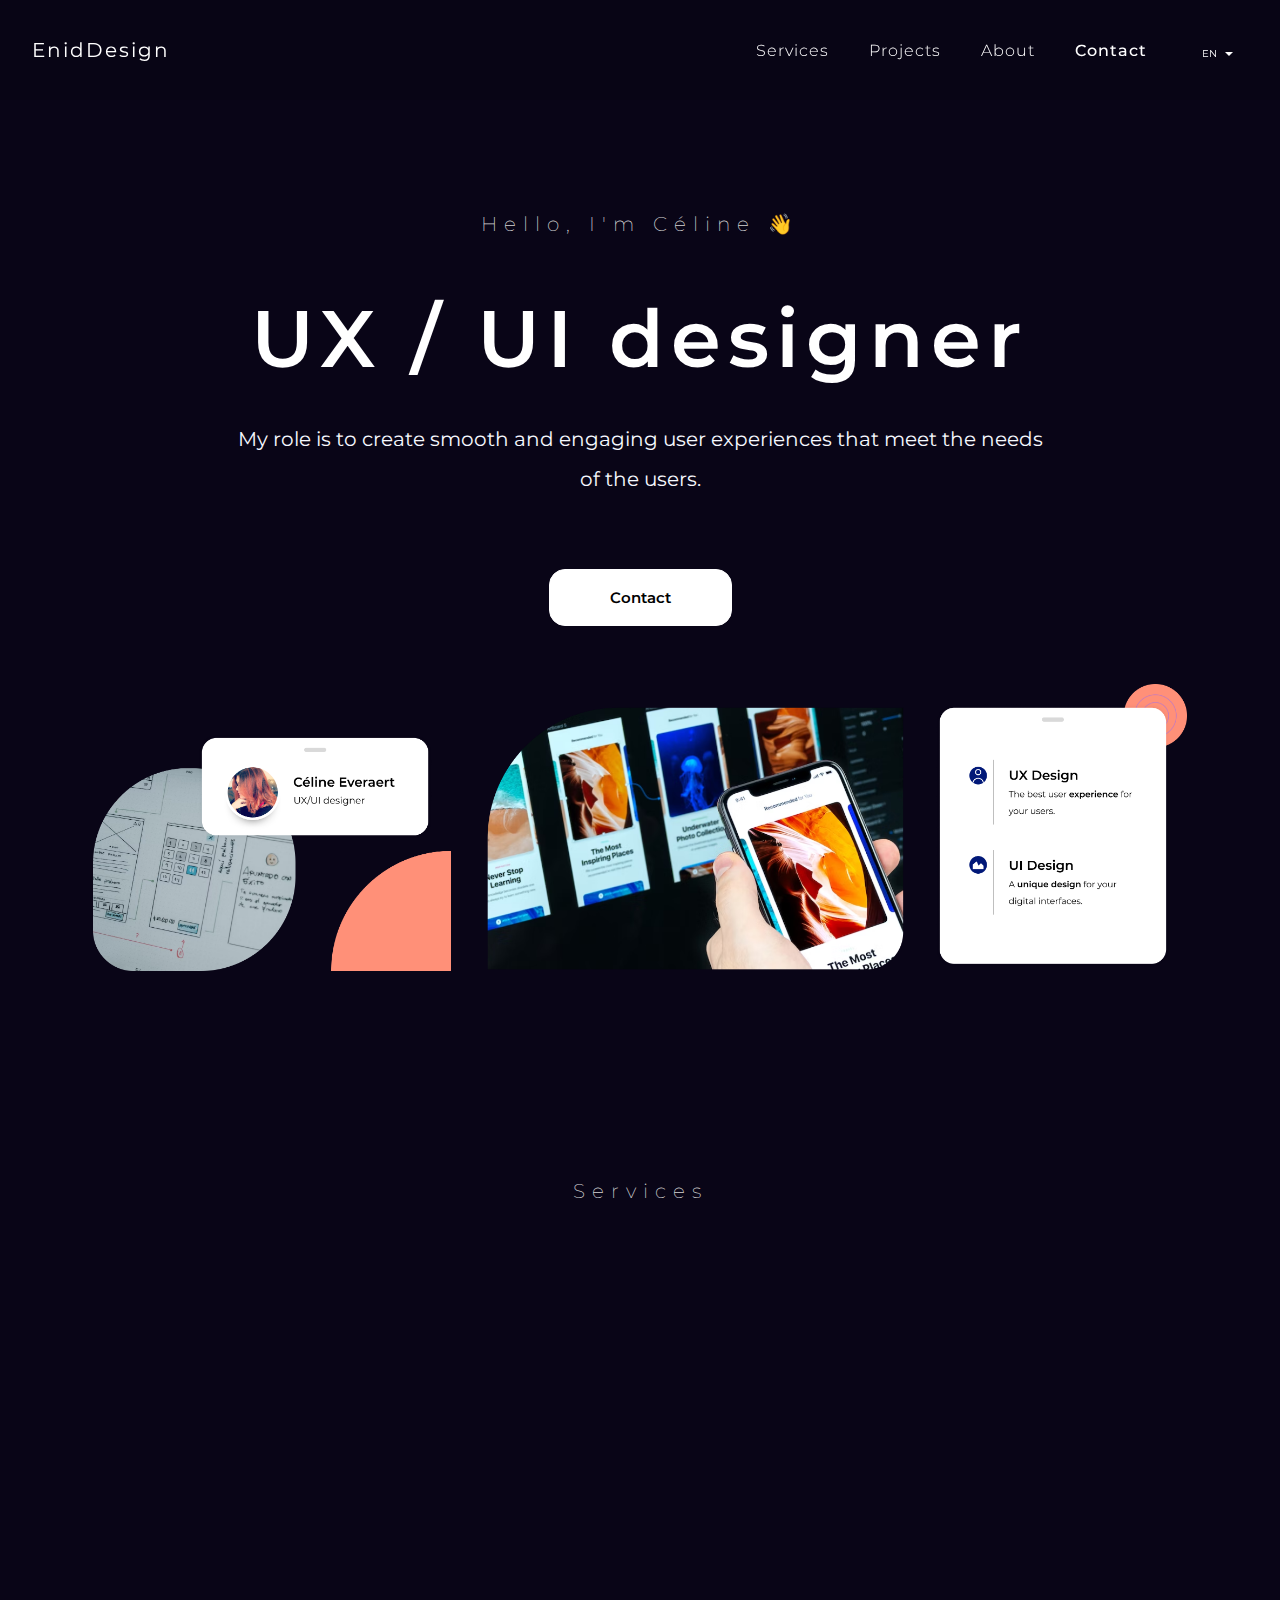
==== html/english.html @ 9943e5e2 ":sparkles: Anglais" ====
<!DOCTYPE html>
<html lang="en">
<head>
    <meta charset="UTF-8">
    <meta http-equiv="X-UA-Compatible" content="IE=edge">
    <meta name="viewport" content="width=device-width, initial-scale=1.0">

    <link rel="apple-touch-icon" sizes="152x152" href="../flav/apple-touch-icon.png">
    <link rel="icon" type="image/png" sizes="32x32" href="../flav/favicon-32x32.png">
    <link rel="icon" type="image/png" sizes="16x16" href="../flav/favicon-16x16.png">
    <link rel="manifest" href="../flav/site.webmanifest">
    <link rel="mask-icon" href="../flav/safari-pinned-tab.svg" color="#5bbad5">
    <meta name="msapplication-TileColor" content="#da532c">
    <meta name="theme-color" content="#ffffff">
    <meta name="description" content="We are a new creative agency. We provide a wide range of design services to help brands build their visual identity and connect with customers.
    ">
    <meta name="keywords" content="Design, Creative agency, Customer, UX, UI, logo, branding, logos, servivces">
    <meta name="author" content="Enid">


    <link rel="stylesheet" href="../css/app.css">
    <title>Enid Design</title>
</head>
<body>
    
    <header>
        <nav class="flex nav-container" id="top">
            <div class="main_title h1"><a href="../html/english.html"><img src="./img/log.png" alt=""> EnidDesign</a></div>

            <input type="checkbox" id="menu_opener" class="mobile mobile_check">
            <input type="checkbox" id="open_lang" class="mobile mobile_check">
            <lable class="hamburger-lines" id="menu_opener">
                <span class="line line1"></span>
                <span class="line line2"></span>
                <span class="line line3"></span>
              </lable>  

            <label for="menu_opener" class="mobile opener_text" style="
            cursor: pointer;">Open Menu</label>
            <label for="menu_opener" class="mobile menu_backlayer"></label>
            <ul class="flex nav_bar" id="menu">
                <li class="under_menu"><a href="#service">Services</a></li>
                <li class="under_menu"><a href="#work">Projects</a></li>
                <li class="under_menu"><a href="#about">About</a></li>
                <li class="under_menu"><a href="#contact"><span>Contact</span></a>
                </li>

                <div class="lang_box">
                    <label for="open_lang" class="open_lang">
                        <span class="lang_view">EN</span>
                        <em class="arrow"><svg xmlns="http://www.w3.org/2000/svg" width="18" height="18" viewBox="0 0 18 18"><title>ic_arrow_drop_down_18px</title>
                            <g fill="#FFFFFF">
                            <path d="M5 8l4 4 4-4z"></path>
                        </g>
                        </svg></em>
                    </label>

                    <div class="lang">
                        <li><a href="../index.html">Francais</a></li>
                        <li class="selected">English</li>

                    </div>
                </div>

                <!-- <li><img src="img/mdi_facebook.png" alt="Facebook"></li>-->
                <!--<li><img src="img/mdi_instagram.png" alt="Instagram"></li> -->
                <!--<li><a href="https://twitter.com/spectrum_wise" target="_blank"><img src="img/mdi_twitter.png" alt="Twitter"></a></li>-->
            </ul>
        </nav>


        <div class="title_sec">

            <div>
                <div class="btn-box">

                    <!-- <img src="./img/pps.png" alt="" class="pp"> -->

                    <p class="sub_catch">Hello, I'm Céline 👋</p>
                    <p class="main_catch"><span class="text_gad">UX / UI designer</span></p> <br>
                    <p class="main_catch subpar">
                        My role is to create smooth and engaging user experiences that meet the needs of the users.
                    </p>
<!-- 
                    <a href="#contact" class="sub_cta"><span>Mes projets</span></a> -->
                    <a href="#contact" class="main_cta"><span>Contact</span></a>
                </div>
<!-- 
                <img src="./img/gr1.png" alt="" class="top-img"> -->

            </div>

        </div>

        <img src="../img/ban12_en.png" alt="" class="ban_img">        
        <img src="../img/ban13.png" alt="" class="ban_img-mob">



    </header>

    <main>

        <section class="serveces" id="service">

            <h2>Services</h2>


            <section class="UX_section annim">
                <div class="flex flex-sec">
                    <div class="service_img">
                        <img src="../img/ux.png" alt="">
                    </div>
                <div class="flex service_text">
                    <div><span class="num">01</span></div>
                    <div>
                        <h3>User Experiance</h3>
                        <p class="headline">
                            Provide the best possible experience to your users                        
                        </p>
                        <p>
                            User Experience (UX) refers to the quality of a user's interaction with a product, service, system, or interface. Care given to the user experience includes considerations of ergonomics, satisfaction, accessibility, and many other aspects. The primary goal of UX is to create a positive and meaningful experience for users. A good UX promotes user loyalty, enhances the brand's reputation, and contributes to the overall success of a product or service.                            <div class="services-btn_around">
                                <span>
                                    <a href="#contact" class="main_cta">Contactez Moi</a>
                                </span>
                        </div>
                    </div>
                </div>
                </div>
            </section>


            <section class="UX_section annim">
                <div class="flex rev flex-sec">
                    <div class="service_img">
                        <img src="../img/ui.png" alt="">
                    </div>
                <div class="flex service_text">
                    <div><span class="num">02</span></div>
                    <div>
                        <h3>User Interface</h3>
                        <p class="headline">
                            A unique design for your applications and digital interfaces                        
                        </p>

                        <p>
                            The User Interface (UI) refers to how the visual and interactive elements of a product, application, or system are designed and presented to users. It encompasses visual elements such as <b>buttons</b>, <b>icons</b>, and <b>layout</b>. An effective UI aims to make the interaction between the user and the product as smooth, intuitive, and aesthetically pleasing as possible.
                        </p>
                        <div class="services-btn_around">
                                <span>
                                    <a href="#contact" class="main_cta">Contactez Moi</a>
                                </span>
                        </div>
                    </div>
                </div>
                </div>
            </section>

        </section>

        <div class="dif_sec annim"  id="work">
            <section class="work">
                <h2>Projects</h2>

                <div class="work_imgs">
                    <img src="../img/w1.jpg" alt="A logo for a company called Hermetica">
                    <img src="../img/Logo2.png" alt="A logo for a company called Hermetica" class="img_mid">
                    <img src="../img/pmid.png" alt="A logo for a company called Hermetica">
                </div>

                <div class="work_btn">
                    <a href="https://dribbble.com/EnidBc" target="_blank" class="main_cta"><span>See more <img src="../img/Out.png" alt=""></span></a>
                </div>
                
            </section>
        </div>


        <section class="about annim"  id="about">
            <h2>About</h2>

            <img src="../img/pps.png" alt="" class="pp">
            <p class="about_name">
                Céline Everaert
            </p>
            <p class="about-job">
                UX/UI Designer | Dreamer | Gamer 
            </p>

            <p>
                My passion for design started  when I was 12 years old and started getting involved in creating websites and forums. Later, I pursued studies in graphic design and web design.                
                <br><br>
                I've had the fortunate opportunity to work on incredible projects, including designing Metaverses and art sales platforms. These experiences have allowed me to blend my passions for design, technology, and art, contributing to innovative projects alongside creative minds from around the globe.            </p>


            <div class="work_btn">


                            <a href="./cv.pdf" target="_blank" class="sub_cta"><span>My CV</span></a>
                            <a href="#contact" class="main_cta"><span>Contact</span></a>

            </div>
        </section>

        <div class="dif_sec">
            <section class="contact annim"  id="contact">
                <h2>Contact</h2>


                <div class="mail_infos">
                    <p class="catchy">
                        Let's work together! 
                    </p>

                    <p class="sub_t">
                        enid-bc@gmail.com
                    </p>

                    <div class="work_btn">
                                    <a href="mailto:enidhbc@htmail.com" class="sub_cta" target="_blank">Send e-mail</a>
                    </div>
                </div>


                    <section class="social">
                        <h3 class="social_title">Suivez moi</h3>
        
                        <a href="https://github.com/Eniid" target="_blank">
                            <img src="../img/github.png" alt="Instagram">
                        </a>
                        <a href="https://www.linkedin.com/in/c%C3%A9line-everaert-22a668147/" target="_blank">
                            <img src="../img/in.png" alt="LinkedIn">
                        </a>
                        <a href="https://dribbble.com/EnidBc" target="_blank">
                            <img src="../img/dri.svg" alt="Dribbble">
                        </a>
        
        
                    </section>

            </section>
        </div>

    </main>

    <script src="../js/app.js"></script>
</body>
</html>
---- css/app.css ----
@import url("https://fonts.googleapis.com/css2?family=Montserrat:ital,wght@0,200;0,300;0,400;0,500;0,600;0,700;0,800;0,900;1,100;1,200;1,300;1,400;1,500;1,600;1,700;1,800;1,900&display=swap");
/* http://meyerweb.com/eric/tools/css/reset/ 
   v2.0 | 20110126
   License: none (public domain)
*/
html, body, div, span, applet, object, iframe,
h1, h2, h3, h4, h5, h6, p, blockquote, pre,
a, abbr, acronym, address, big, cite, code,
del, dfn, em, img, ins, kbd, q, s, samp,
small, strike, strong, sub, sup, tt, var,
b, u, i, center,
dl, dt, dd, ol, ul, li,
fieldset, form, label, legend,
table, caption, tbody, tfoot, thead, tr, th, td,
article, aside, canvas, details, embed,
figure, figcaption, footer, header, hgroup,
menu, nav, output, ruby, section, summary,
time, mark, audio, video {
  margin: 0;
  padding: 0;
  border: 0;
  font-size: 100%;
  font: inherit;
  vertical-align: baseline;
}

/* HTML5 display-role reset for older browsers */
article, aside, details, figcaption, figure,
footer, header, hgroup, menu, nav, section {
  display: block;
}

body {
  line-height: 1;
}

ol, ul {
  list-style: none;
}

blockquote, q {
  quotes: none;
}

blockquote:before, blockquote:after,
q:before, q:after {
  content: '';
  content: none;
}

table {
  border-collapse: collapse;
  border-spacing: 0;
}

html {
  background-color: #090517;
  font-size: 10px;
  scroll-behavior: smooth;
  color: #f7f9ff;
  /* background: -webkit-linear-gradient(272deg, #373737 0%, #161616 50%, #000000 100%); */
}

body {
  font-style: 1,6rem;
  font-family: "Montserrat", sans-serif;
  scroll-behavior: smooth;
}

.gradient_img {
  text-align: center;
}

nav .btn_around {
  position: absolute;
  right: 2.5rem;
}

section .btn_around {
  margin-top: 3.5999999999999996rem;
}

section .btn span {
  position: relative;
  top: 1.1000000000000014rem;
  left: 0.1rem;
  font-size: 1.5rem;
  font-weight: 100;
}

section .btn span a {
  text-decoration: none;
  color: #000;
  padding: 2rem 3.3rem;
}

.btn_around {
  background: linear-gradient(142deg, #e12884 0%, #7d86b0 50%, #12eadf 100%);
  display: inline-block;
  width: 14rem;
  height: 4rem;
  border-radius: 100rem;
  padding: 0;
  -webkit-transition: 1s;
  /* transition: 1s; */
}

.btn_around .btn {
  background: #f9f9fc;
  display: inline-block;
  width: 13.8rem;
  height: 3.8rem;
  border-radius: 113rem;
  text-align: center;
  position: relative;
  top: 0.1rem;
  left: 0.1rem;
}

.btn_around:hover {
  background: linear-gradient(315deg, #e12884 0%, #7d86b0 50%, #12eadf 100%);
  -webkit-transition: 3s;
  transition: 3s;
}

.nav_bar {
  display: -webkit-box;
  display: -ms-flexbox;
  display: flex;
  -webkit-box-pack: center;
  -ms-flex-pack: center;
  justify-content: center;
  width: 100%;
  position: absolute;
  top: 0rem;
  margin: 0;
  justify-content: flex-end;
}

nav {
  /* margin-top: 3.5rem; */
  display: -webkit-box;
  display: -ms-flexbox;
  display: flex;
  /* max-width: 150rem; */
  background-color: #09051596;
  /* height: 5rem; */
  padding: 4rem 0;
  color: white;
  position: fixed;
  z-index: 1000000000000000000;
  width: 100%;
  backdrop-filter: blur(15px);
}

nav li {
  padding: 0rem 1rem;
  display: inline;
}

nav li a {
  color: #f8f8f8;
  text-decoration: none;
  font-weight: 300;
  font-size: 1.6rem;
  letter-spacing: .1rem;
}

nav li a span {
  font-weight: 500;
  /* position: relative; */
  /* top: 1rem; */
}

nav ul {
  -webkit-box-align: center;
      -ms-flex-align: center;
          align-items: center;
}

nav a {
  display: block;
  position: relative;
}

nav a::after {
  content: ""; 
  position: absolute;
  bottom: -1rem; 
  left: 0; 
  width: 100%; 
  height: 0.1em; 
  background-color: #ffffff; 
  opacity: 0; 
  -webkit-transition: opacity 300ms, -webkit-transform 300ms; 
  transition: opacity 300ms, -webkit-transform 300ms; 
  transition: opacity 300ms, transform 300ms; 
  transition: opacity 300ms, transform 300ms, -webkit-transform 300ms;
}

nav li a {
  text-decoration: none;
  color: #ffffff;
}

nav .under_menu a {
  padding: 0 1rem;
}

nav li a::after {
  opacity: 1;
  -webkit-transform: scale(0);
          transform: scale(0);
  -webkit-transform-origin: center;
          transform-origin: center;
}

nav .under_menu a:hover::after,
nav .under_menu a:focus::after {
  -webkit-transform: scale(1);
          transform: scale(1);
}

nav .home_li a::after {
  opacity: 0;
}

.nav_selected_item a::after {
  -webkit-transform: scale(1);
          transform: scale(1);
}

.nav_selected_item a::after {
  opacity: 1;
  -webkit-transform: translate3d(0, 0.2em, 0);
          transform: translate3d(0, 0.2em, 0);
}

.catch {
  text-transform: uppercase;
  font-size: 2.5rem;
  font-weight: 700;
  margin: 3rem auto;
  background: -webkit-linear-gradient(45deg, #827aff, #00ff95 80%);
  -webkit-background-clip: text;
  -webkit-text-fill-color: transparent;
  text-shadow: -5px -4px 9px #12eadf45, 5px 4px 9px #e1288421;
}

.under_menu {
  /* padding: 0 2rem; */
  /* background-color: #f7f9ff; */
}

.main_title a {
  text-decoration: none;
  color: white;
  font-size: 2rem;
  padding: 0 2.5rem;
  /* font-weight: 100; */
  letter-spacing: 2px;
  /* margin-top: 13.3rem; */
  z-index: 10000000000;
}

.btn_li {
  padding-right: 0;
}

.mobile {
  display: none;
}

@media (max-width: 1000px) {
  .mobile {
    display: block;
    z-index: 100000000000;
  }
  .contact .form {
    margin-right: 0;
  }
  .nav_bar {
    background: #191b2a;
    position: fixed;
    right: -45rem;
    height: 100vh;
    top: 0;
    bottom: 0;
    -webkit-box-orient: vertical;
    -webkit-box-direction: normal;
    -ms-flex-direction: column;
    flex-direction: column;
    -webkit-box-pack: center;
    -ms-flex-pack: center;
    justify-content: center;
    width: 43rem;
    z-index: 1;
  }
  nav li {
    padding: 0rem 1rem;
    margin: 3rem;
  }
  .mobile_check {
    display: none;
  }
  #menu_opener ~ .menu_backlayer {
    display: none;
  }
  #menu_opener:checked ~ .menu_backlayer {
    display: block;
    display: block;
    background: #00000070;
    position: fixed;
    top: 0;
    right: 0;
    bottom: 0;
    left: 0;
    z-index: 1;
  }
  #menu_opener ~ .nav_bar {
    -webkit-transform: translate(0rem);
            transform: translate(0rem);
    -webkit-transition: -webkit-transform 1s cubic-bezier(0.075, 0.82, 0.165, 1);
    transition: -webkit-transform 1s cubic-bezier(0.075, 0.82, 0.165, 1);
    transition: transform 1s cubic-bezier(0.075, 0.82, 0.165, 1);
    transition: transform 1s cubic-bezier(0.075, 0.82, 0.165, 1), -webkit-transform 1s cubic-bezier(0.075, 0.82, 0.165, 1);
  }
  #menu_opener:checked ~ .nav_bar {
    -webkit-transform: translate(-45rem);
            transform: translate(-45rem);
    -webkit-transition: -webkit-transform 1s cubic-bezier(0.075, 0.82, 0.165, 1);
    transition: -webkit-transform 1s cubic-bezier(0.075, 0.82, 0.165, 1);
    transition: transform 1s cubic-bezier(0.075, 0.82, 0.165, 1);
    transition: transform 1s cubic-bezier(0.075, 0.82, 0.165, 1), -webkit-transform 1s cubic-bezier(0.075, 0.82, 0.165, 1);
  }
  .opener_text {
    position: fixed;
    top: 10px;
    right: 30px;
    padding: 2rem 0;
    opacity: 0;
    /* display: none; */
  }
  .nav-container .hamburger-lines {
    display: block;
    height: 26px;
    width: 32px;
    position: fixed;
    top: 21px;
    right: 36px;
    z-index: 2;
    display: -webkit-box;
    display: -ms-flexbox;
    display: flex;
    -webkit-box-orient: vertical;
    -webkit-box-direction: normal;
        -ms-flex-direction: column;
            flex-direction: column;
    -webkit-box-pack: justify;
        -ms-flex-pack: justify;
            justify-content: space-between;
  }
  .nav-container .hamburger-lines .line {
    display: block;
    height: 4px;
    width: 100%;
    border-radius: 10px;
    background: #ffffff;
  }
  .nav-container .hamburger-lines .line1 {
    -webkit-transform-origin: 0% 0%;
            transform-origin: 0% 0%;
    -webkit-transition: -webkit-transform 0.4s ease-in-out;
    transition: -webkit-transform 0.4s ease-in-out;
    transition: transform 0.4s ease-in-out;
    transition: transform 0.4s ease-in-out, -webkit-transform 0.4s ease-in-out;
  }
  .nav-container .hamburger-lines .line2 {
    -webkit-transition: -webkit-transform 0.2s ease-in-out;
    transition: -webkit-transform 0.2s ease-in-out;
    transition: transform 0.2s ease-in-out;
    transition: transform 0.2s ease-in-out, -webkit-transform 0.2s ease-in-out;
  }
  .nav-container .hamburger-lines .line3 {
    -webkit-transform-origin: 0% 100%;
            transform-origin: 0% 100%;
    -webkit-transition: -webkit-transform 0.4s ease-in-out;
    transition: -webkit-transform 0.4s ease-in-out;
    transition: transform 0.4s ease-in-out;
    transition: transform 0.4s ease-in-out, -webkit-transform 0.4s ease-in-out;
  }
  .nav-container input[type="checkbox"]:checked ~ .menu-items {
    -webkit-transform: translateX(0);
            transform: translateX(0);
  }
  .nav-container input[type="checkbox"]:checked ~ .hamburger-lines .line1 {
    -webkit-transform: rotate(45deg);
            transform: rotate(45deg);
  }
  .nav-container input[type="checkbox"]:checked ~ .hamburger-lines .line2 {
    -webkit-transform: scaleY(0);
            transform: scaleY(0);
  }
  .nav-container input[type="checkbox"]:checked ~ .hamburger-lines .line3 {
    -webkit-transform: rotate(-45deg);
            transform: rotate(-45deg);
  }
  .nav-container input[type="checkbox"]:checked ~ .logo {
    display: none;
  }
}

.main_catch {
  font-size: 2rem;
  font-weight: 400;
  max-width: 81rem;
  /* font-weight: lighter; */
  /* letter-spacing: .1rem; */
  text-align: center;
  margin: 1rem 0 6rem 0;
  /* text-transform: uppercase; */
  margin: 0rem auto -1rem;
  line-height: 2;
  color: #f7f9ff;
}

.main_catch span {
  font-weight: 600;
  font-size: 8rem;
  /* padding: 2.5rem; */
  letter-spacing: .7rem;
  /* display: inline-block; */
  /* color: #FFEB3B; */
  background: -webkit-linear-gradient(313deg #bbb4d3 0%, #bbb4d3 100%);
  background: linear-gradient(315deg, rgb(255 255 255) 0%, rgb(255 255 255) 100%);
  -webkit-background-clip: text;
  -webkit-text-fill-color: transparent;
  /* text-shadow: -5px -4px 9px #e59003, 5px 4px 9px #ff91783b; */
  /* font-size: 10rem; */
}

.flex {
  display: -webkit-box;
  display: -ms-flexbox;
  display: flex;
  /* justify-content: space-between; */
  /* flex-direction: column; */
}

h1{
  /* color: #fff; */
  /* size: 5rem; */
  position: relative;
  top: -1rem;
}

h1 span{
  color: white;
  font-weight: 700;
}

.rev {
  -webkit-box-orient: horizontal;
  -webkit-box-direction: reverse;
  -ms-flex-direction: row-reverse;
  flex-direction: row-reverse;
  justify-content: space-between;
}

section {
  margin-top: 1rem;
  /* padding: 15rem 19rem; */
  max-width: 150rem;
  max-width: 159rem;
  margin: auto;
  /* margin-top: 10rem; */
}

.service_img {
  /* width: 50%; */
  display: flex;
  text-align: center;
  align-content: flex-start;
  align-items: center;
}

.service_liste {
  padding: 0;
  padding-top: 0rem;
  width: 100%;
  -webkit-box-pack: center;
  -ms-flex-pack: center;
  justify-content: center;
  -webkit-box-align: center;
  -ms-flex-align: center;
  align-items: center;
}

.service_text {
  max-width: 68rem;
  padding: 4rem 0;
}

.service_text p {
  font-size: 1.6rem;
  line-height: 215%;
  font-weight: 300;
  margin-top: 2.4rem;
  /* letter-spacing: .2rem; */
  color: white;
  /* padding-bottom: 3rem; */
}

h2 {
  text-align: center;
  font-size: 2rem;
  font-weight: 200;
  letter-spacing: .7rem;
  color: #d4d4d4;
  margin-top: 5rem;
}

h3 {
  font-weight: 600;
  display: inline;
  letter-spacing: .4rem;
  font-size: 3.2rem;
  color: white;
  /* background: -webkit-linear-gradient(315deg, #e12884 0%, #7d86b0 50%, #12eadf 100%); */
  /* -webkit-background-clip: text; */
  /* -webkit-text-fill-color: transparent; */
  /* text-shadow: -5px -4px 9px #12eadf45, 5px 4px 9px #e1288421; */
  text-transform: uppercase;
}

.num {
  /* font-size: 2rem; */
  /* font-weight: 200; */
  /* letter-spacing: 1.7rem; */
  /* color: #555555; */
  font-size: 2rem;
  font-weight: 200;
  letter-spacing: .2rem;
  margin-right: 3rem;
  color: #c7c7c7;
  position: relative;
  top: 0.2rem;
}

.headline {
  color: #555555;
  text-transform: uppercase;
  margin-top: 2rem;
  letter-spacing: .2rem;
  margin-top: 2.4rem;
}

.work {
  /* background-color: #fff; */
}

.contact {
  background-color: #fff;
  padding: 4rem;
  margin: 5rem;
  border-radius: 3rem;
  background-color: white;
  /* width: 80vw; */
  width: 81vw;
  border-radius: 2rem;
  /* padding: 4rem; */
  margin: 4rem auto;
}

.work_imgs {
  display: -webkit-box;
  display: -ms-flexbox;
  /* display: flex; */
  width: 100%;
  -ms-flex-pack: distribute;
  justify-content: space-around;
  margin: 8rem auto;
  text-align: center;
}

.work_imgs img {
  width: 30%;
  height: auto;
  border-radius: 2rem;
  border: 1px solid;
}

.work_btn {
  text-align: center;
}

.work_btn .btn_around {
  text-align: left;
  margin-top: 0;
}

.about {
  /* background-image: url("../img/names.svg"); */
  background-repeat: no-repeat;
  background-position: center;
  padding: 16rem 0;
}

.about p {
  font-size: 1.6rem;
  line-height: 215%;
  font-weight: 300;
  margin: 8rem auto;
  text-align: center;
  color: #ffffff;
  max-width: 60rem;
}

.serveces {
  padding-top: 16rem;
  /* padding-bottom: 0; */
  /* margin: -15rem auto 0; */
}

.catchy {
  font-size: 2.5rem;
  font-weight: 600;
  padding: 1.5rem;
  line-height: 6rem;
  letter-spacing: .1rem;
  color: #000000;
  display: inline-block;
  /* background: -webkit-linear-gradient(142deg, #e1988f 0%, #a8929d 50%, #8494c1 100%); */
  /* -webkit-background-clip: text; */
  /* -webkit-text-fill-color: transparent; */
  /* text-shadow: -5px -4px 9px #12eadf45, 5px 4px 9px #e1288421; */
  /* text-transform: uppercase; */
}

.mail_infos {
  text-align: center;
  margin: 8rem auto;
  max-width: 73rem;
}

.mail_infos .sub_t {
  font-size: 6rem;
  font-weight: 700;
  PADDING: 0 3rem 3rem 3rem;
}

.contact .work_btn {
  margin-top: 2rem;
  /* background-color: beige; */
}

.contact .btn_around {
  width: 20rem;
}

.contact .btn_around .btn {
  background: #f9f9fc;
  display: inline-block;
  width: 19.8rem;
  height: 3.8rem;
  border-radius: 113rem;
  text-align: center;
  position: relative;
  top: 0.1rem;
  left: 0.1rem;
}

.contact h3 {
  display: -webkit-box;
  display: -ms-flexbox;
  display: flex;
  width: 100%;
  -webkit-box-pack: center;
      -ms-flex-pack: center;
          justify-content: center;
  -webkit-box-align: center;
      -ms-flex-align: center;
          align-items: center;
  text-align: center;
}

.contact h3:before,
.contact h3:after {
  content: '';
  border-top: 1px solid;
  margin: 0 20px 0 0;
  -webkit-box-flex: 1;
      -ms-flex: 1 0 20px;
          flex: 1 0 20px;
}

.contact h3:after {
  margin: 0 0 0 20px;
}

.social_title {
  font-size: 1.6rem;
  text-transform: uppercase;
  font-weight: 300;
  letter-spacing: 20%;
  color: #000;
}

.social {
  text-align: center;
  padding: 0 24rem;
  margin-top: 11rem;
}

.social a {
  text-decoration: none;
}

.social a img {
  margin: 4rem 2rem 0 2rem;
}



footer{
  text-align: center; 
  padding-bottom: 2rem; 
  background-color : #fff
}

.dif_sec{
  /* background-color: #212121; */
  /* margin-top: 4rem; */
  padding-top: 16rem;
}

.gradient_img img{
    width: 64rem;
    max-width: 100%;
  }





  @media (max-width: 1000px) {

    nav .btn_around {
      position: absolute;
      right: auto;
      bottom: 6rem;
  }
}


.ban_img-mob{
  display: none;
}

@media (max-width: 1000px) {

.dif_sec .contact {
  background-image: none;
}

  .num {
    display: none;
  }
  .flex, .rev {
    flex-direction: column;
    align-items: center;
  }

  header .ban_img{
    display: none;
  }

  .ban_img-mob{
    display: block;
    width: 80vw;
    margin: auto;
    display: inherit;
    max-width: 150rem;
  }

  html{
    font-size: 8px;
  }

  .service_liste{
    flex-direction: column;
  }


  section {
    padding: 15rem 10rem;
  }
  
  .service_text {
    width: 100%;
}
  

.service_liste{
  padding-top: 5rem;
}

.service_img img{
  max-width: 100%;
}

.about {
  background-size: 100%;
}


}




@media (max-width: 1000px) {

.about {
  background-image: none;
}

section {
  padding: 15rem 4rem;
}


.work_imgs {
  flex-direction: column;
}

.work_imgs img {
  width: 100%;
  padding-top: 1rem;
}


.catchy {
  font-size: 1.5rem;
}

.mail_infos .sub_t {
    font-size: 5rem;
    font-weight: 700;
}


.social {
  padding: 0rem;
  margin-top: 11rem;
}

.social img{
  width: 4rem;
}

}



/*# sourceMappingURL=app.css.map */




.h1 img{
  width: 1.3rem;
  /* top: 1rem; */
  /* position: relative; */
}


.cr{
  margin-top: 8rem;
}

.main_cta{
  color: white;
  font-size: 1.5rem;
  font-weight: 600;
  display: inline-block;
  border: solid white 1px;
  padding: 2rem 6rem;
  border-radius: 16px;
  margin: 2rem 0 2rem 0;
  color: rgb(0 0 0);
  text-decoration: none;
  background-color: #ffffff;
}
.sub_cta{
  /* font-size: 1.5rem; */
  /* display: inline-block; */
  /* border: solid white 2px; */
  /* padding: 1rem 3rem; */
  /* padding: 2rem 6rem; */
  /* margin: 2rem 2rem 2rem 0; */
  /* FONT-VARIANT: JIS04; */
  /* border-radius: 4px; */
  /* color: rgb(255 255 255); */
  /* text-decoration: none; */
  color: white;
  font-size: 1.5rem;
  display: inline-block;
  border: solid white 1px;
  padding: 2rem 6rem;
  border-radius: 16px;
  margin: 2rem 2rem 2rem 0;
  color: rgb(255 255 255);
  font-weight: 600;
  text-decoration: none;
  background-color: #020418;
}

.btn-box{
  text-align: center;
  margin-top: 15rem;
}


.title_sec{
  height: 76vh;
  display: flex;
  flex-direction: column;
  justify-content: space-evenly;
  /* background-image: url(../img/bg1.png); */
  background-repeat-x: repeat;
  background-size: 150rem;
}


.top-img{

  position: absolute;
  right: -14rem;
  bottom: 1rem;
  width: 35rem;

}


.sub_catch{
  font-size: 2rem;
  margin: 3rem;
  font-weight: 400;
  max-width: 81rem;
  /* font-weight: lighter; */
  /* letter-spacing: .1rem; */
  text-align: center;
  /* margin: 1rem 0 6rem 0; */
  /* text-transform: uppercase; */
  margin: 2rem auto 0rem;
  line-height: 7rem;
  letter-spacing: .1rem;
  color: #f7f9ff;
  text-align: center;
  font-size: 2rem;
  font-weight: 200;
  letter-spacing: .7rem;
  color: #d4d4d4;
  margin-top: 5rem;
}

.pp{
  width: 13rem;
  -webkit-filter: grayscale(100%); /* Safari 6.0 - 9.0 */
  filter: grayscale(10%);
  opacity: .8;
  display: block;
  margin: 8rem auto 3rem;
  border: 7px #fff solid;
  border-radius: 100rem;
}

.nav_cta{
  color: white;
  font-size: 1.5rem;
  display: inline-block;
  /* border: solid black 1px; */
  padding: 2rem 6rem;
  border-radius: 16px;
  margin: 2rem 2rem 2rem 0;
  color: rgb(0 0 0);
  text-decoration: none;
  /* position: absolute; */
  background-color: #ffffff;
  /* right: 1rem; */
  /* top: -3rem; */
}


.UX_section{
  /* background-color: #ffffff; */
  width: 80vw;
  border-radius: 2rem;
  padding: 4rem;
  margin: 3rem auto 10rem;
  margin-bottom: 0;
  padding-bottom: 0;
}

.service_img img{max-width: 38rem;}


.main_cta a {
  text-decoration: none;
  color: #ffffff;
}

.sub_t{
  color: #000000;
}


.ban_img{
  width: 85.5vw;
  margin: auto;
  display: inherit;
  max-width: 150rem;
}


.about .about_name{
  /* background-color: red; */
  font-weight: 500;
  margin-top: -1rem;
  margin-bottom: -9rem;
}


.about .about-job{
  /* background-color: blue; */
  color: #d4d4d4;
  margin-bottom: -3rem;
}


.contact h2 {
  color: black;
}


.flex-sec{
  justify-content: space-around; 
}


.services-btn_around{
  margin-top: 37px;
}

.work_btn img{
  width: 1.5rem;
  padding: 0 0.5rem;
  position: relative;
  top: 0.2rem;
}



.contact{
  background-image: url(../img/left.png), url(../img/right.png);
  background-size: contain;
  background-position: inherit;
  background-position: left,right;
  background-repeat: no-repeat;
}



.contact .sub_cta{
  background-color: #011878;
  /* color: black; */
}

.img_mid{
  transform: scale(1.2);
}

.subpar{
  margin-bottom: 5rem;
}





.main_cta:hover{
  transform: scale(1.05);
 }
 
 .sub_cta:hover{
   transform: scale(1.05);
 }

.main_cta:hover{
 transform: scale(1.05);
 transition: transform 1s cubic-bezier(0.075, 0.82, 0.165, 1);
}

.sub_cta:hover{
  transform: scale(1.05);
  transition: transform 1s cubic-bezier(0.075, 0.82, 0.165, 1);
}



/*annime*/

.annimation {
    opacity:0;
    transform: translateY(148px);
}

.animation_suite {
    opacity:1;
    transform: translateY(0px);
    transition: transform 3s cubic-bezier(0.075, 0.82, 0.165, 1);
    transition: 1.5s cubic-bezier(0.075, 0.82, 0.165, 1);
}

.experiance .annimation {
    opacity:0;
    transform: translateY(50px);
}

.experiance  .animation_suite {
    opacity:1;
    transform: translateY(0px);
    transition: transform 1s;
}





@media (max-width: 1000px) {
  .nav-container .hamburger-lines{
    display: none;
  }

  .title_sec{
    padding: 4rem;
  }


  .UX_section {

    padding: 0rem;

}

  .about {
    /* background-image: url(../img/names.svg); */
    background-repeat: no-repeat;
    background-position: center;
    padding: 0rem 4rem 16rem;
} 
  .serveces {
    padding-bottom: 0;
}

  .dif_sec {
    /* background-color: #212121; */
    /* margin-top: 4rem; */
    padding-top: 0rem;
}


  .img_mid {
    transform: scale(1.1);
  }

  .work_imgs img {
    width: 100%;
    padding-top: 0rem;
}
}

@media (max-width: 650px) {


  .main_catch span {
    font-size: 6rem;
    /* line-height: 1.5; */
    /* margin-bottom: 2rem; */
  }
}


@media (max-width: 510px) {


  .main_catch span {
    font-size: 5rem;
    /* line-height: 1.5; */
    /* margin-bottom: 2rem; */
  }
}

@media (max-width: 450px) {


  .main_catch span {
    font-size: 4rem;
    /* line-height: 1.5; */
    /* margin-bottom: 2rem; */
  }
}

@media (max-width: 370px) {


  .main_catch span {
    font-size: 3rem;
    /* line-height: 1.5; */
    /* margin-bottom: 2rem; */
  }
}

b{
  font-weight: 600;
}



.langage{
  display: flex;
  background-color: #140e2b;
  /* width: 6rem; */
  padding: .5rem;
  border: 1px white solid;
  border-radius: 1rem;
  justify-content: space-around;
  font-size: 1.5rem;
  margin: 1rem 3rem 1rem 0;
  align-content: stretch;
}

.selected_l{
  color: #9fb5cd;
  border: 1px #9fb5cd solid;
  background-color: #84c5e240;
  border-radius: .7rem;
  /* padding: .9rem 2rem; */
}

.langage div a{
  padding: 0.9rem 2rem;
}



.lang_box{position: relative;top: 4.4rem;right: -3rem;}

.lang{
  /* background-color: white; */
  display: flex;
  flex-direction: column;
  position: relative;
  right: 7rem;
  border: 1px solid;
  margin-top: 1rem;
  border-radius: 1rem;
  padding: .5rem 0;
  background-color: #09051596;
  /* height: 5rem; */
  /* padding: 4rem 0; */
  /* color: white; */
  /* position: fixed; */
  z-index: 1000000000000000000;
}
.lang li{
  padding: 0rem;
}

.lang .selected{
  color: #ff9178;
  padding: 1rem 3rem;

}
.lang a {
  padding: 1rem 3rem;
  font-size: 1rem;
}

.lang a:hover{
  transform: scale(1.05);
}

.lang_view{
  color: white;
  position: relative;
  top: -.5rem;
}

.open_lang{
  cursor: pointer;
  padding: 3rem .5rem;
}


.lang{
opacity: 0;
cursor: default;
pointer-events: none;
}

#open_lang:checked ~ .nav_bar .lang_box .lang {
  opacity: 1;
}


#open_lang:checked ~ .nav_bar .lang_box .lang a{
  opacity: 1;
  cursor: pointer;
  pointer-events: visible;
}




.opener_text{
  cursor: default;
  pointer-events: none;
}

/* lang */




.current {
text-transform: uppercase;
position: relative;
z-index: 1;
font-size: 1rem;
text-align: center;
display: flex;
background-color: rgba(0, 0, 0, 0);
transition: all .2s ease-out;
border-radius: 3px;
padding: 0 .2em 0 .7em;

}

.current span {
  display: inline-block;
  line-height: 1;
  padding: .7em .2em 0 0;
}

.current .arrow {
  display: inline-block;
  width: 20px;
  height: 20px;
}

.current &:hover {
    background-color: rgba(0, 0, 0, .1);
}


.options {

position: absolute;
right: 0;
top: .6em;

z-index: 0;
opacity: 0;

transition: all .36s ease-out;
display: none;
overflow: hidden;
box-shadow: 0 0 0 0 rgba(0, 0, 0, 0);
}
.options  .switch.show-options & {
  display: block;
  z-index: 5;
}
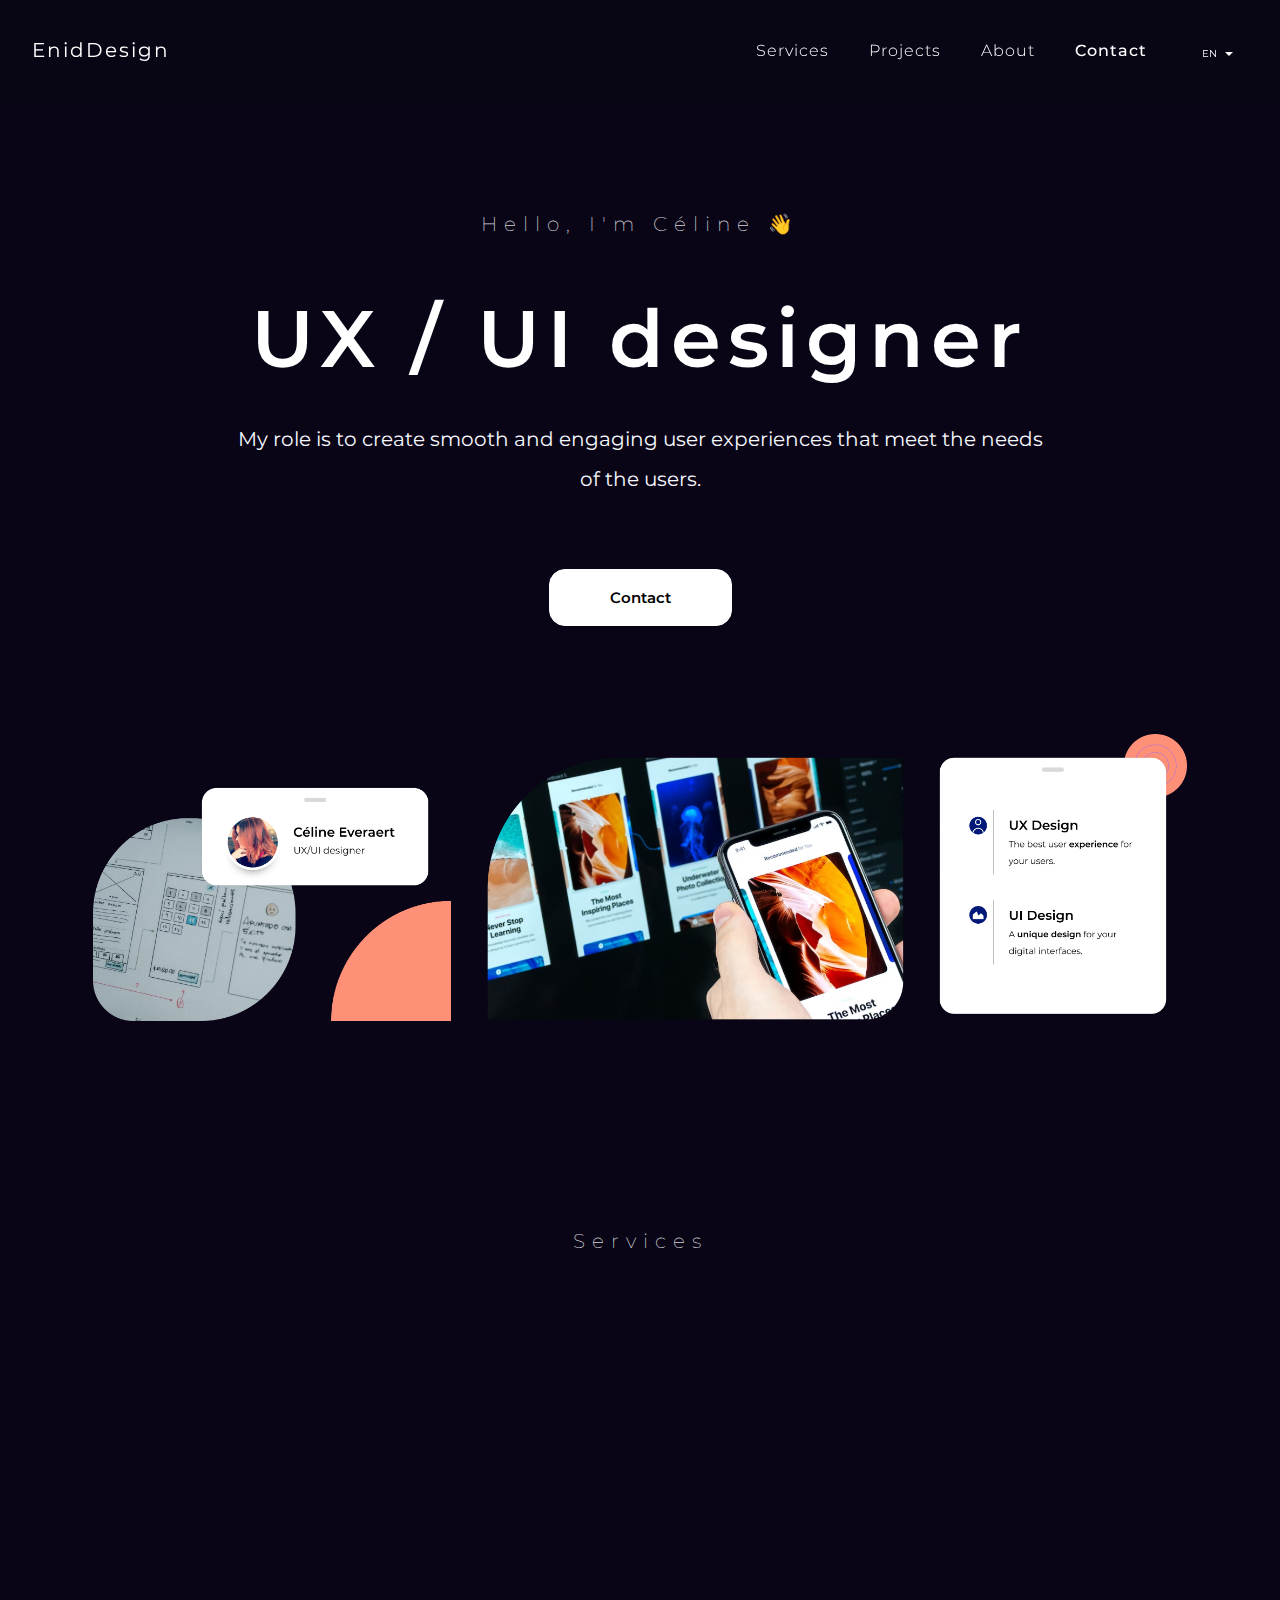
==== commit a24bf400: "typo" ====
--- a/html/english.html
+++ b/html/english.html
@@ -56,7 +56,7 @@
                     </label>
 
                     <div class="lang">
-                        <li><a href="../index.html">Francais</a></li>
+                        <li><a href="../index.html">Français</a></li>
                         <li class="selected">English</li>
 
                     </div>
--- a/css/app.css
+++ b/css/app.css
@@ -930,6 +930,7 @@
   /* background-image: url(../img/bg1.png); */
   background-repeat-x: repeat;
   background-size: 150rem;
+  margin-bottom: 5rem;
 }
 
 
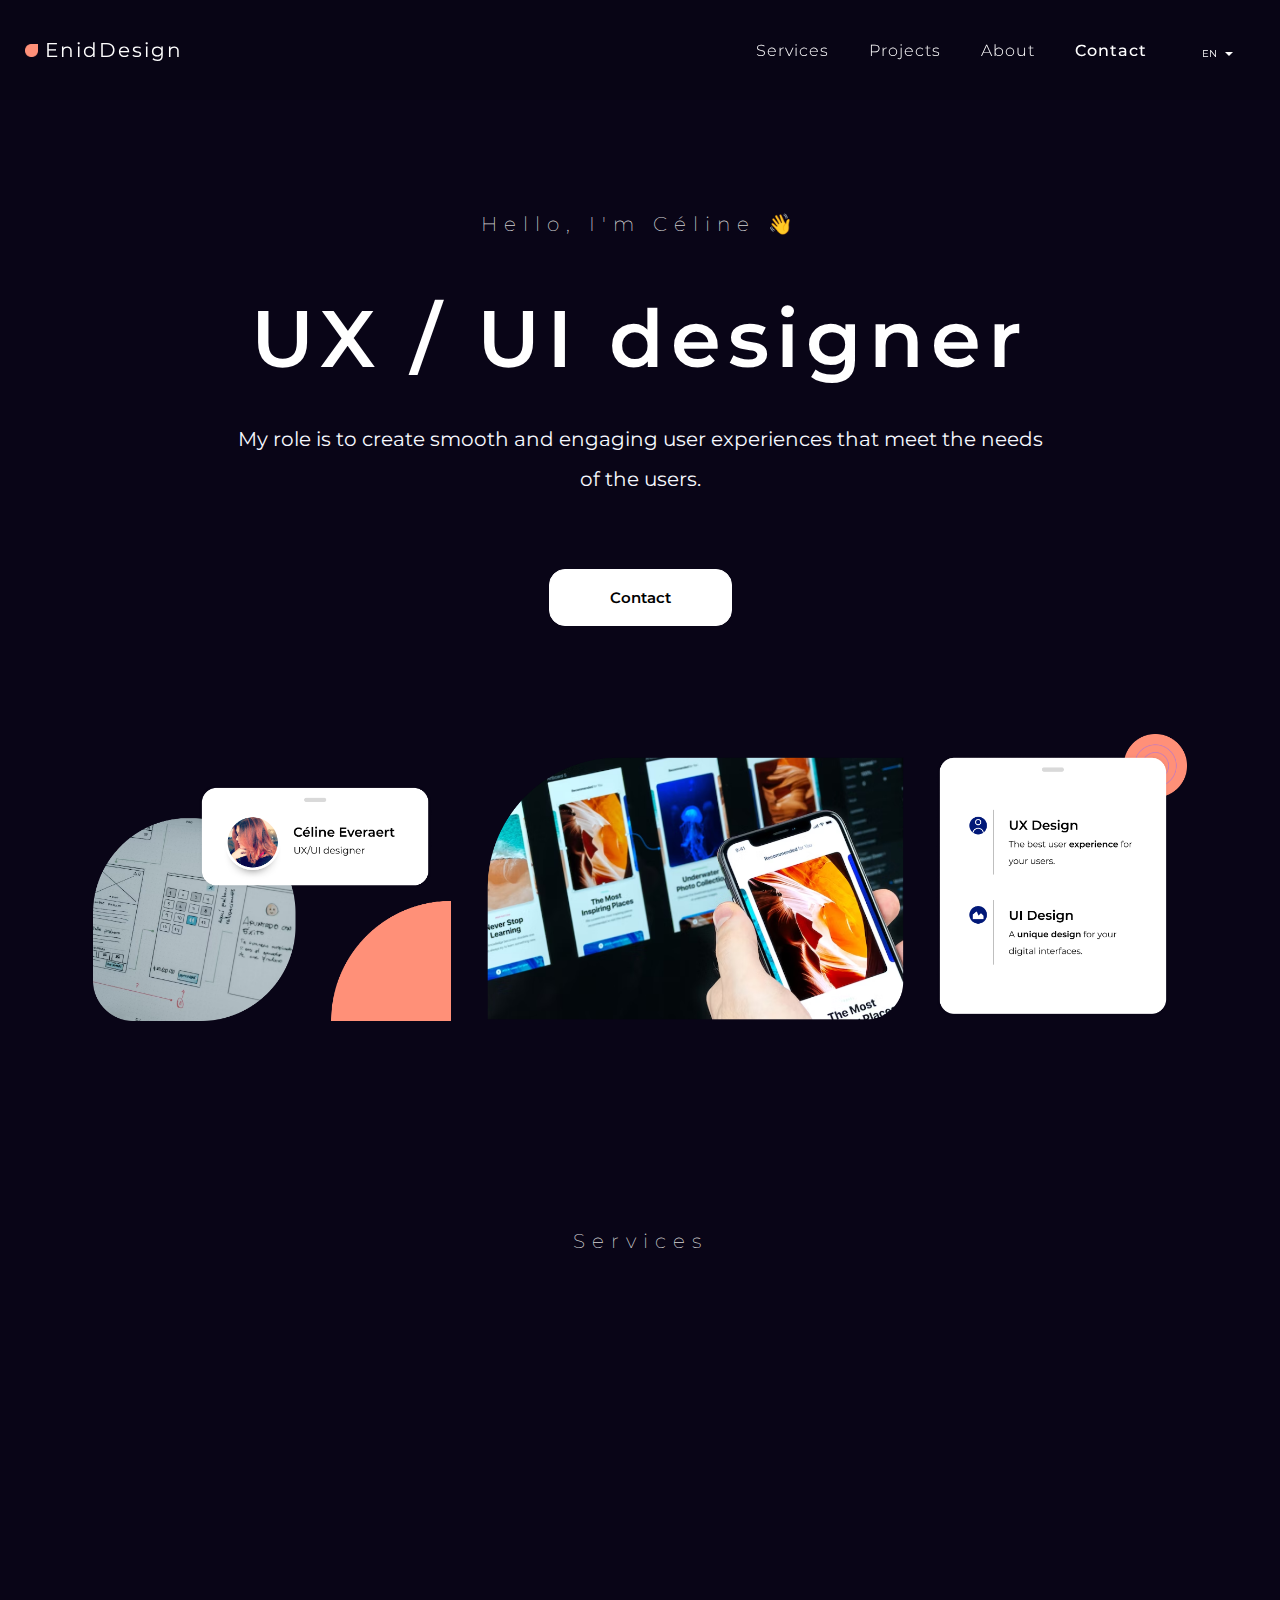
==== commit 2a722f57: "Link Fix" ====
--- a/html/english.html
+++ b/html/english.html
@@ -25,7 +25,7 @@
     
     <header>
         <nav class="flex nav-container" id="top">
-            <div class="main_title h1"><a href="../html/english.html"><img src="./img/log.png" alt=""> EnidDesign</a></div>
+            <div class="main_title h1"><a href="../html/english.html"><img src="../img/log.png" alt=""> EnidDesign</a></div>
 
             <input type="checkbox" id="menu_opener" class="mobile mobile_check">
             <input type="checkbox" id="open_lang" class="mobile mobile_check">
@@ -196,7 +196,7 @@
             <div class="work_btn">
 
 
-                            <a href="./cv.pdf" target="_blank" class="sub_cta"><span>My CV</span></a>
+                            <a href="../cv.pdf" target="_blank" class="sub_cta"><span>My CV</span></a>
                             <a href="#contact" class="main_cta"><span>Contact</span></a>
 
             </div>
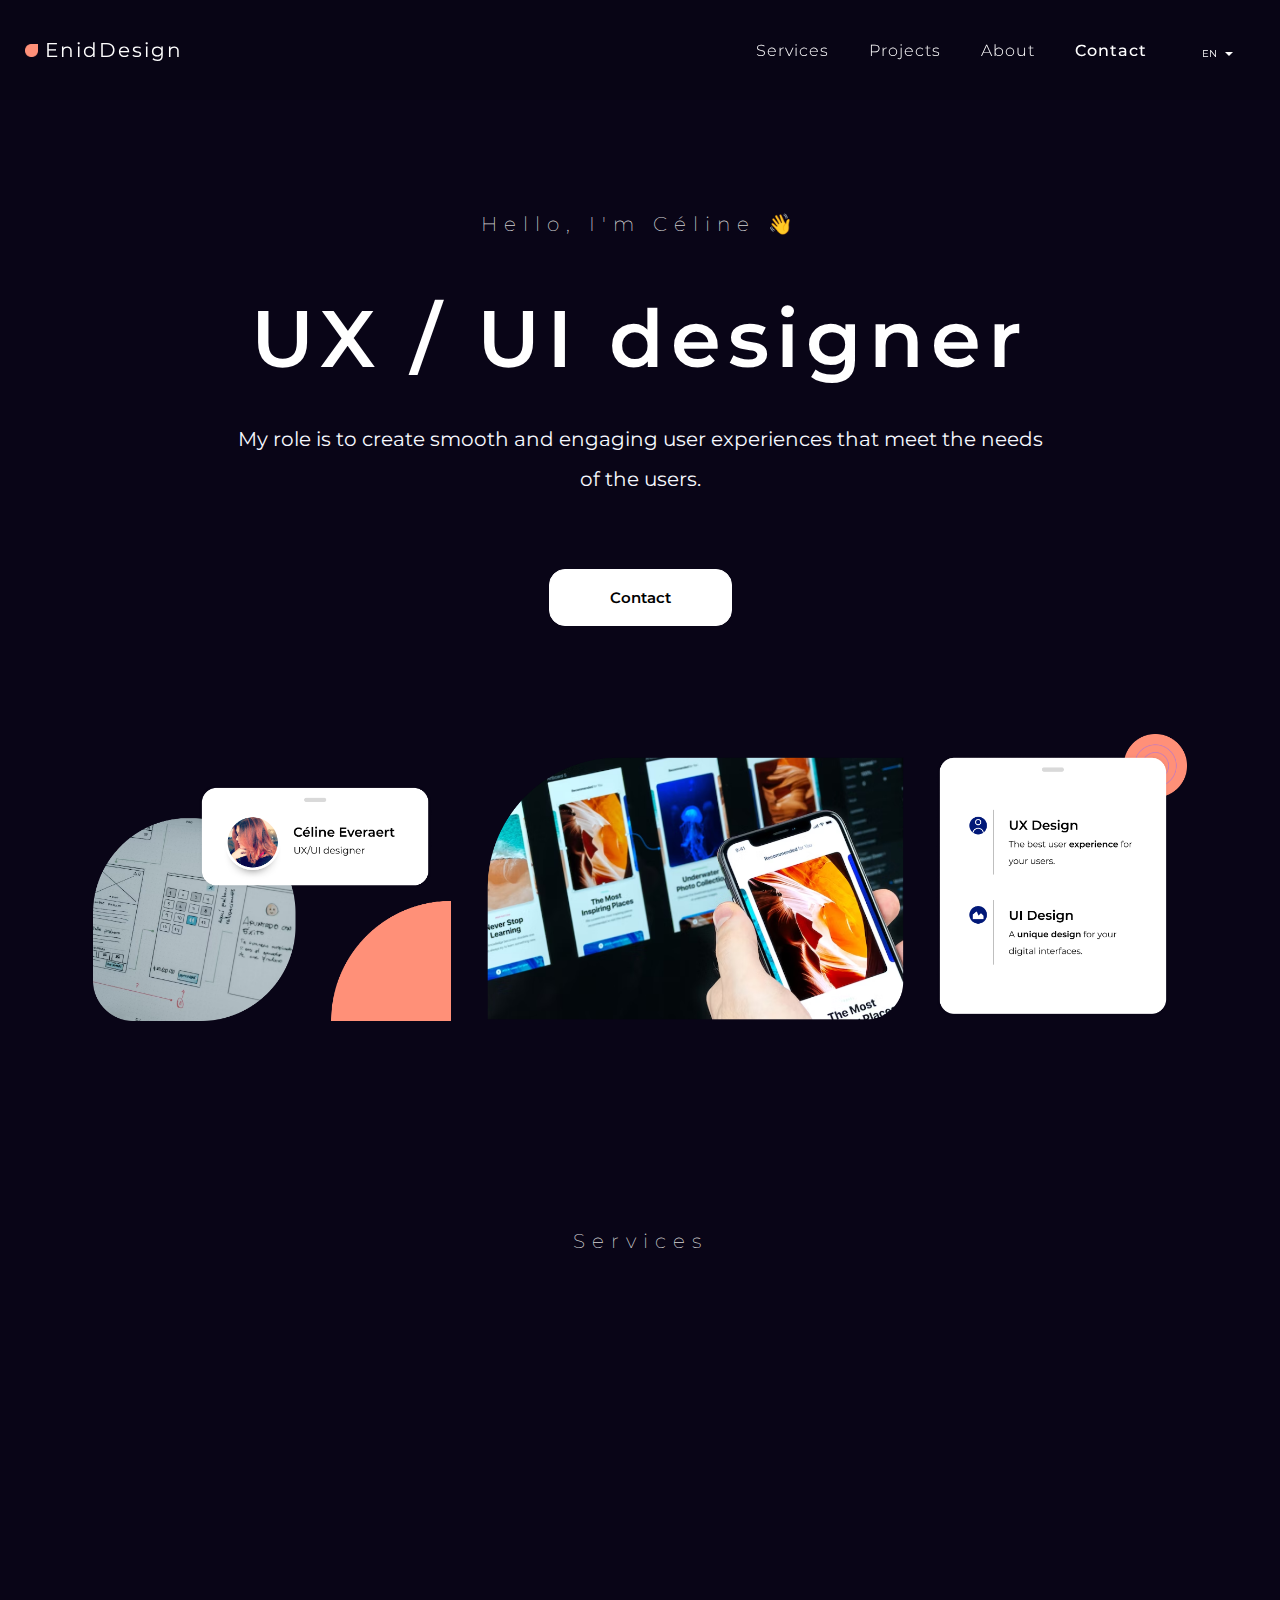
==== commit 4fbd55ea: "update" ====
--- a/html/english.html
+++ b/html/english.html
@@ -163,13 +163,16 @@
                 <h2>Projects</h2>
 
                 <div class="work_imgs">
-                    <img src="../img/w1.jpg" alt="A logo for a company called Hermetica">
-                    <img src="../img/Logo2.png" alt="A logo for a company called Hermetica" class="img_mid">
-                    <img src="../img/pmid.png" alt="A logo for a company called Hermetica">
+                    <a href="https://dribbble.com/shots/21369486-Strawberry-Landing-Page" target="_blank" ><img src="./img/Logo2.png" alt="Landing Page pour Strawberry">
+                    </a>
+                    <a href="https://dribbble.com/shots/24565393-This-is-1-Case-Study" target="_blank" ><img src="./img/1.png" alt="This is number 1 case study" class="img_mid">
+                    </a>
+                    <a href="https://dribbble.com/shots/21369359-SpectrumWise-Dark" target="_blank" ><img src="./img/pmid.png" alt="Landing Page pour SpecrupWise">
+                    </a>
                 </div>
 
                 <div class="work_btn">
-                    <a href="https://dribbble.com/EnidBc" target="_blank" class="main_cta"><span>See more <img src="../img/Out.png" alt=""></span></a>
+                    <a href="https://dribbble.com/EnidBc" target="_blank" class="main_cta"><span>See more on Dribbble<img src="../img/Out.png" alt=""></span></a>
                 </div>
                 
             </section>
@@ -196,7 +199,7 @@
             <div class="work_btn">
 
 
-                            <a href="../cv.pdf" target="_blank" class="sub_cta"><span>My CV</span></a>
+                            <a href="../Celine_Everaert_CV_UX-UI.pdf" target="_blank" class="sub_cta"><span>My CV</span></a>
                             <a href="#contact" class="main_cta"><span>Contact</span></a>
 
             </div>
--- a/css/app.css
+++ b/css/app.css
@@ -1386,3 +1386,6 @@
 }
 
 
+.work_imgs a img{ 
+border: none, 
+}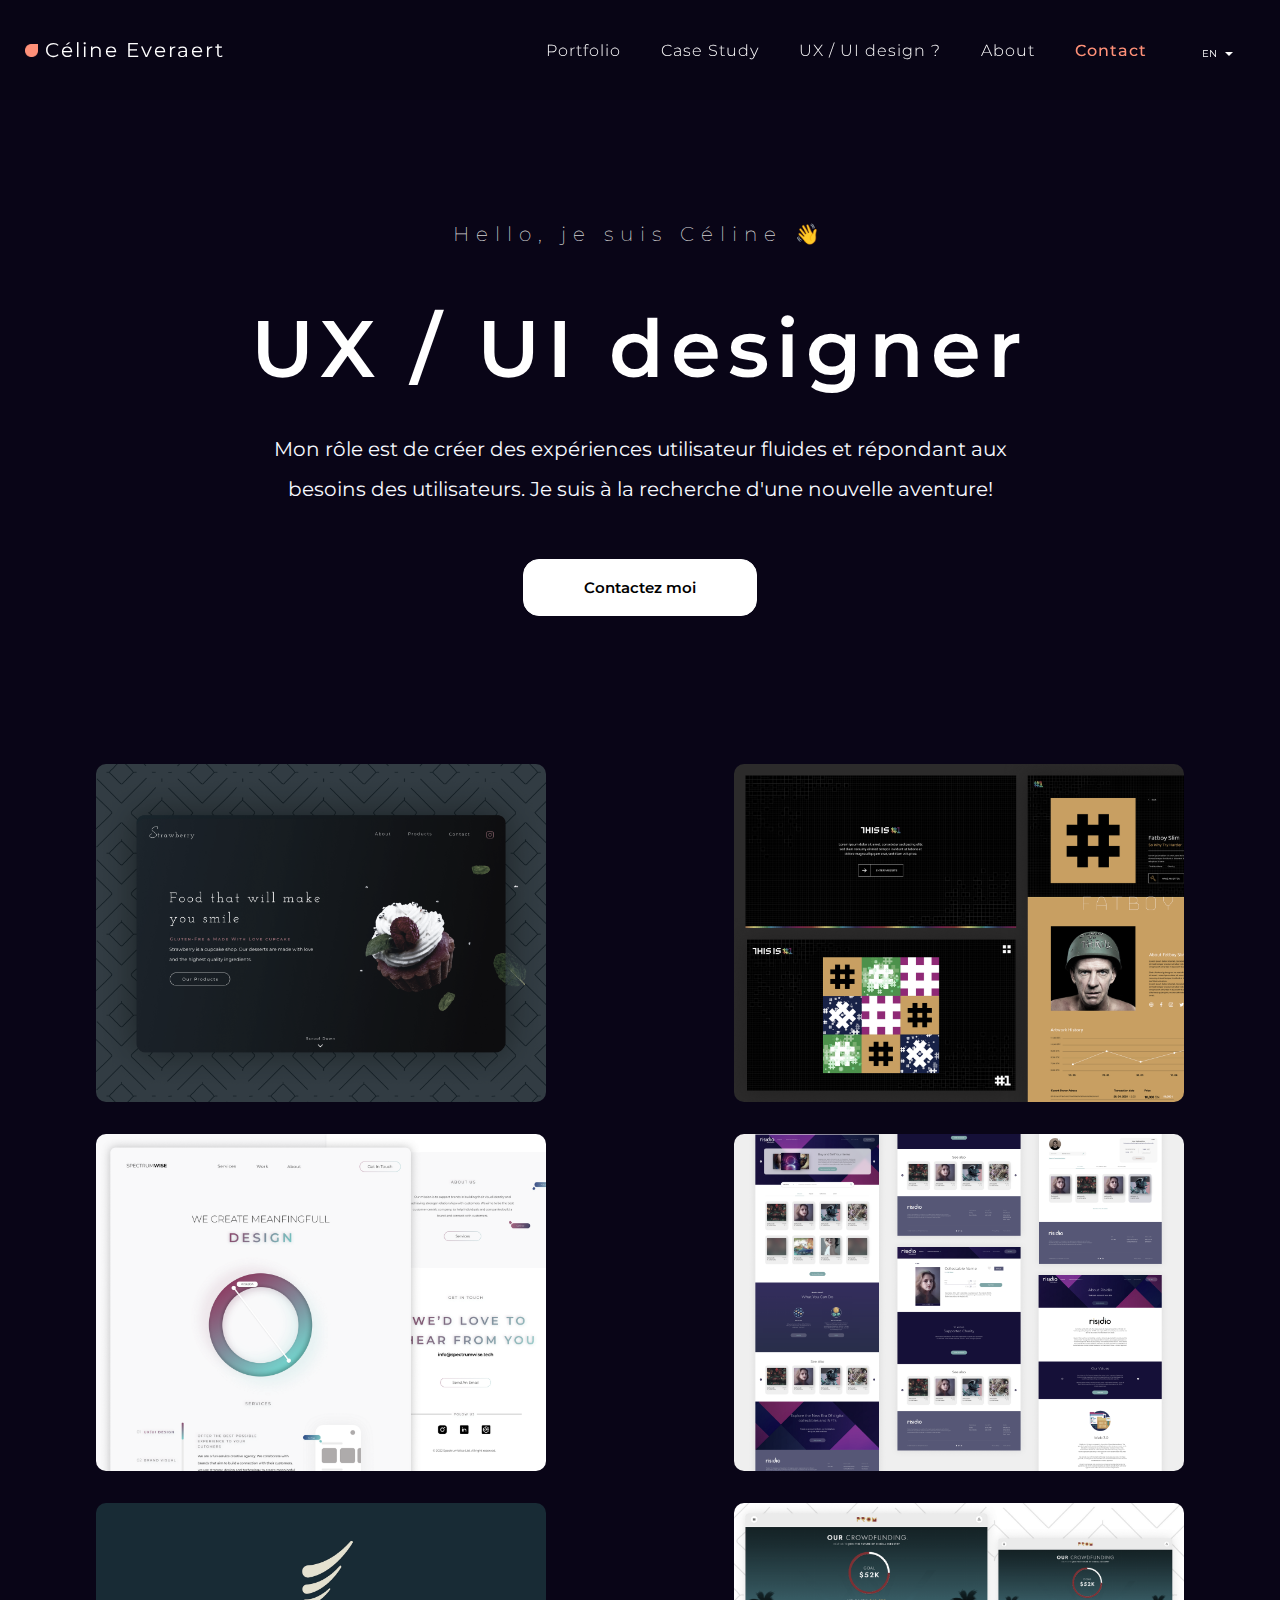
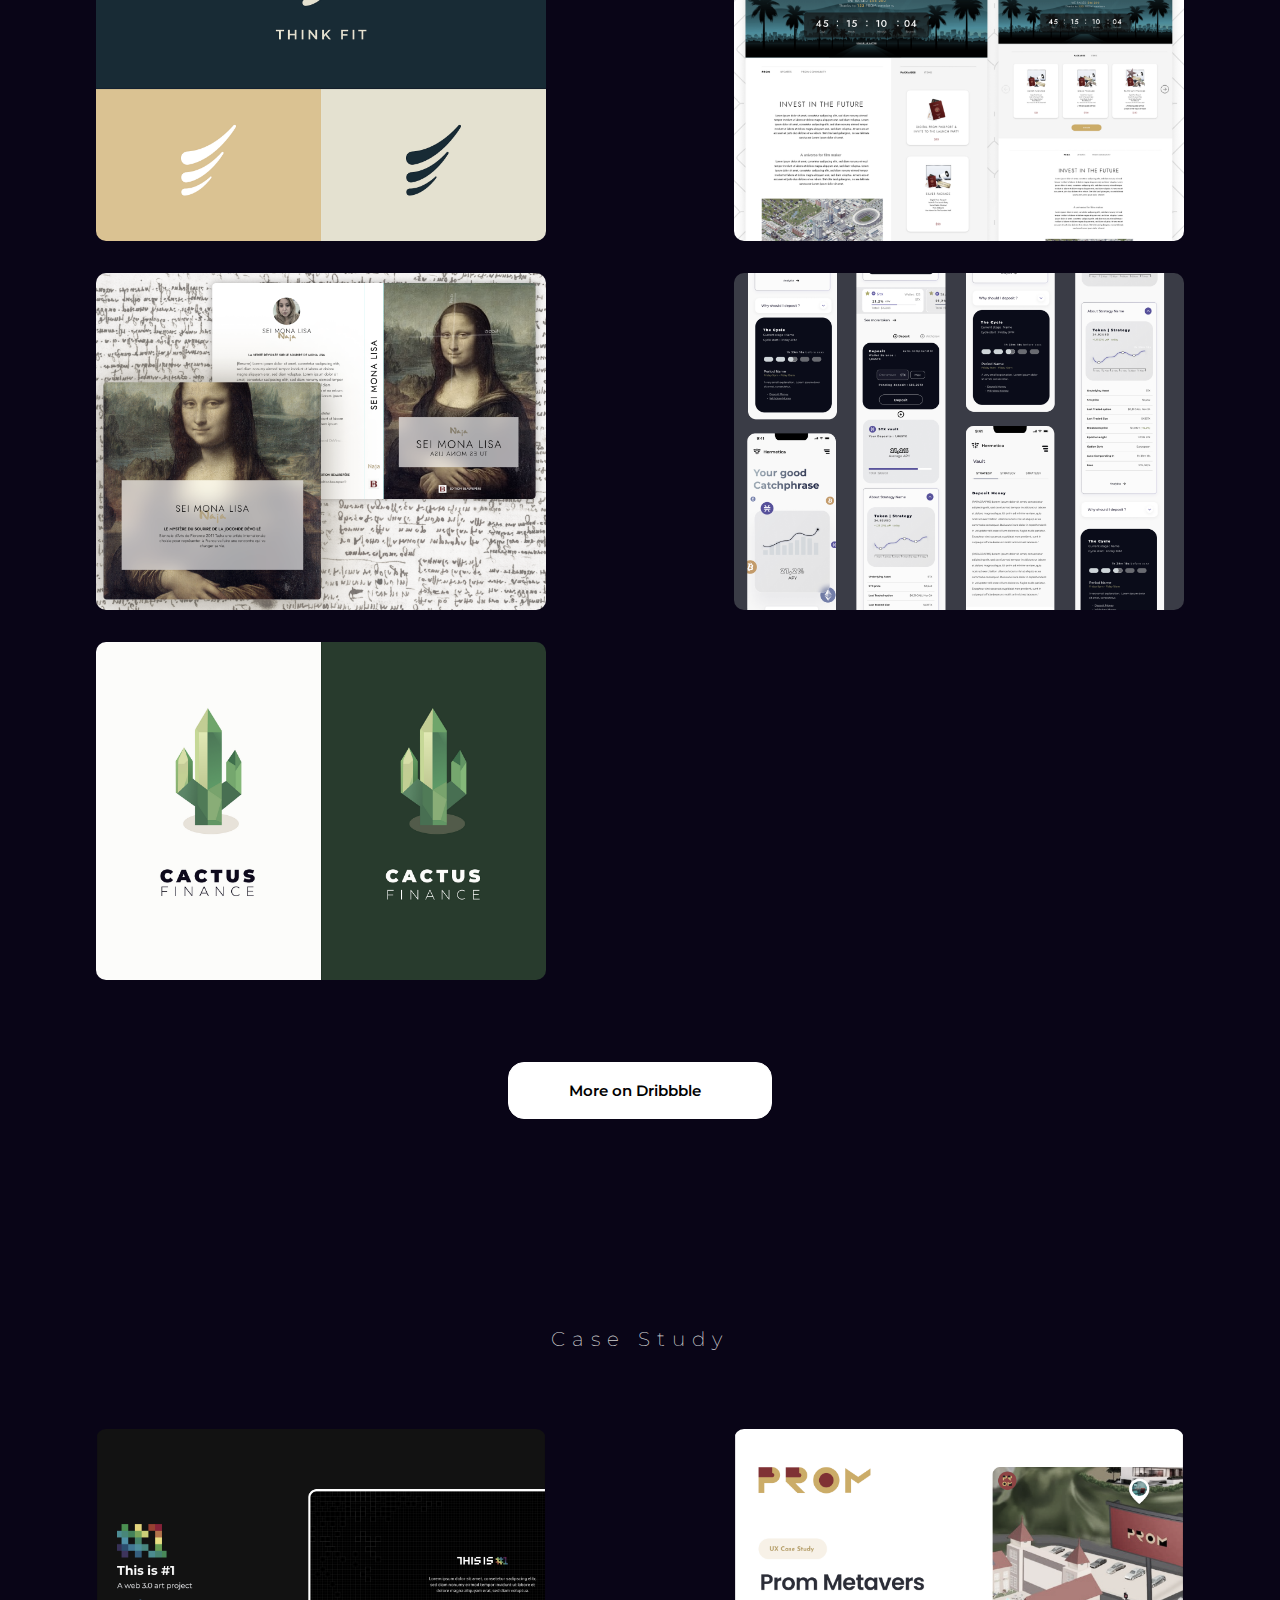
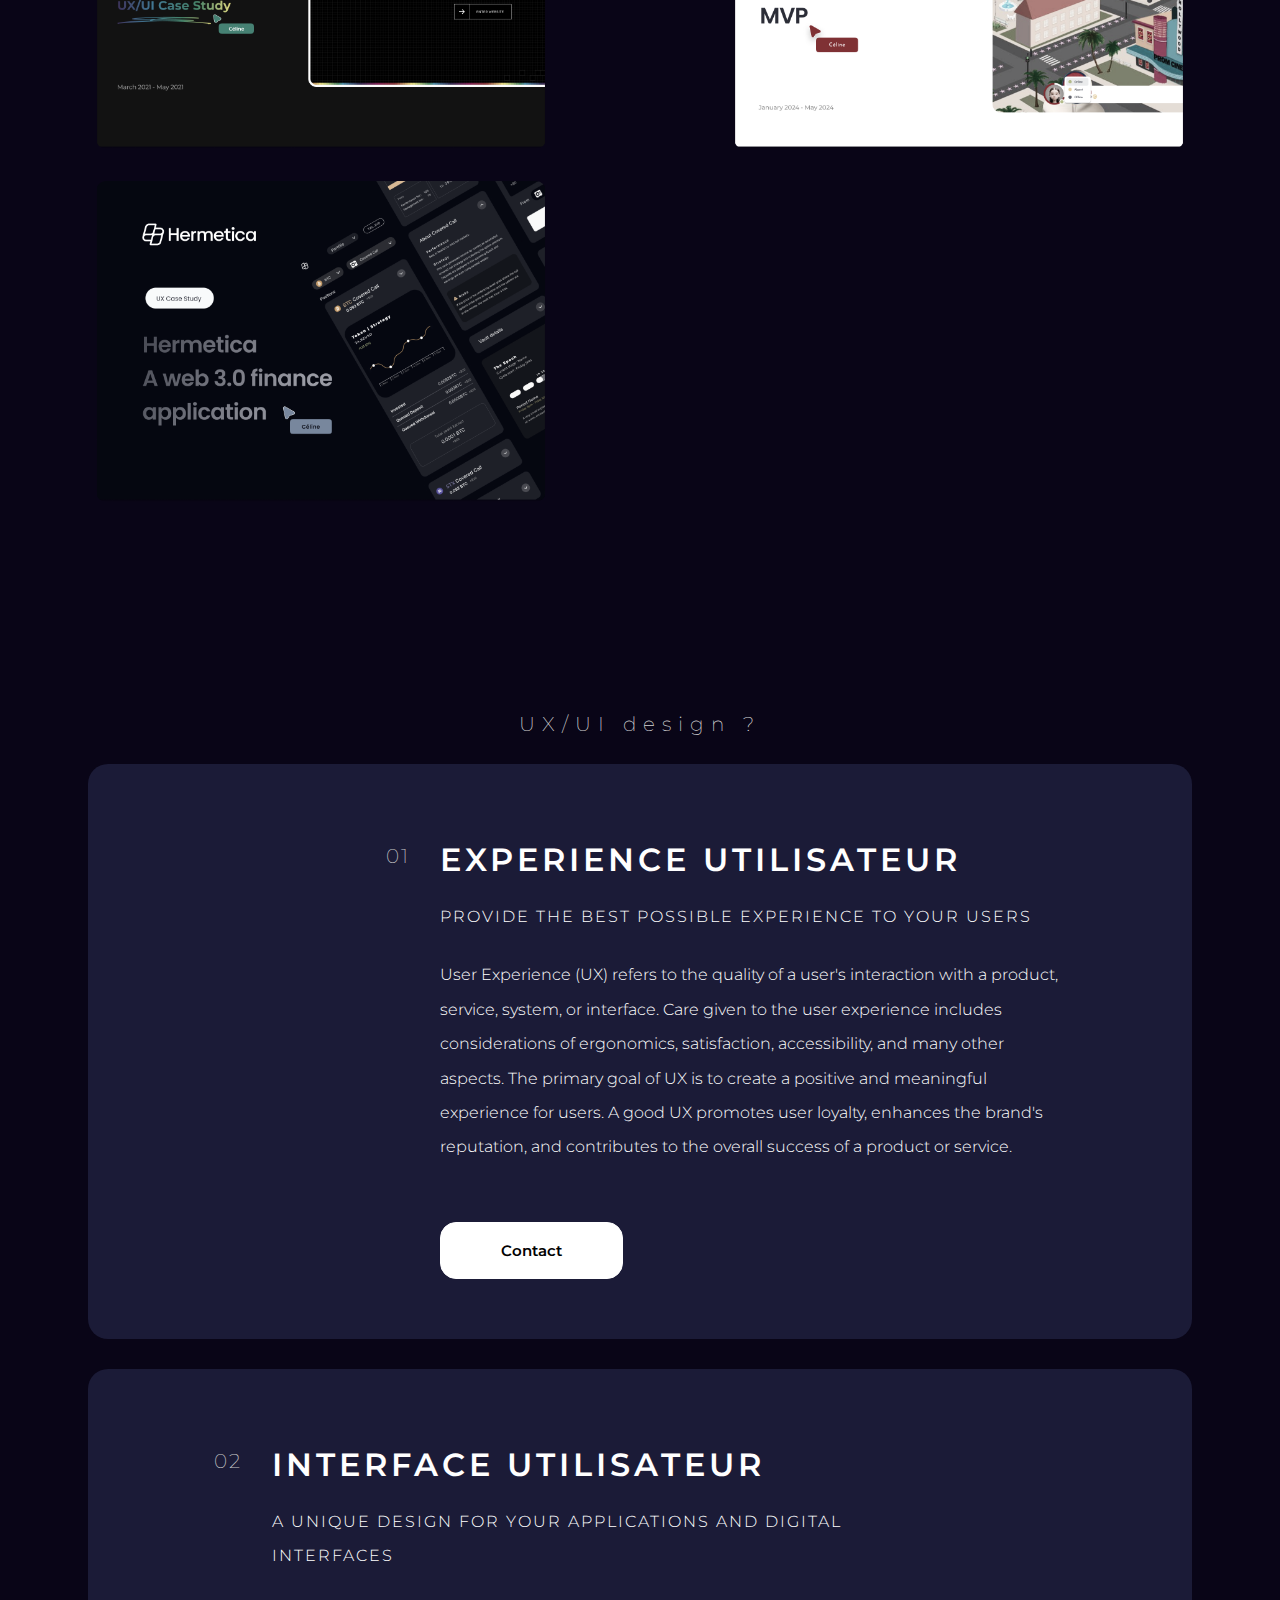
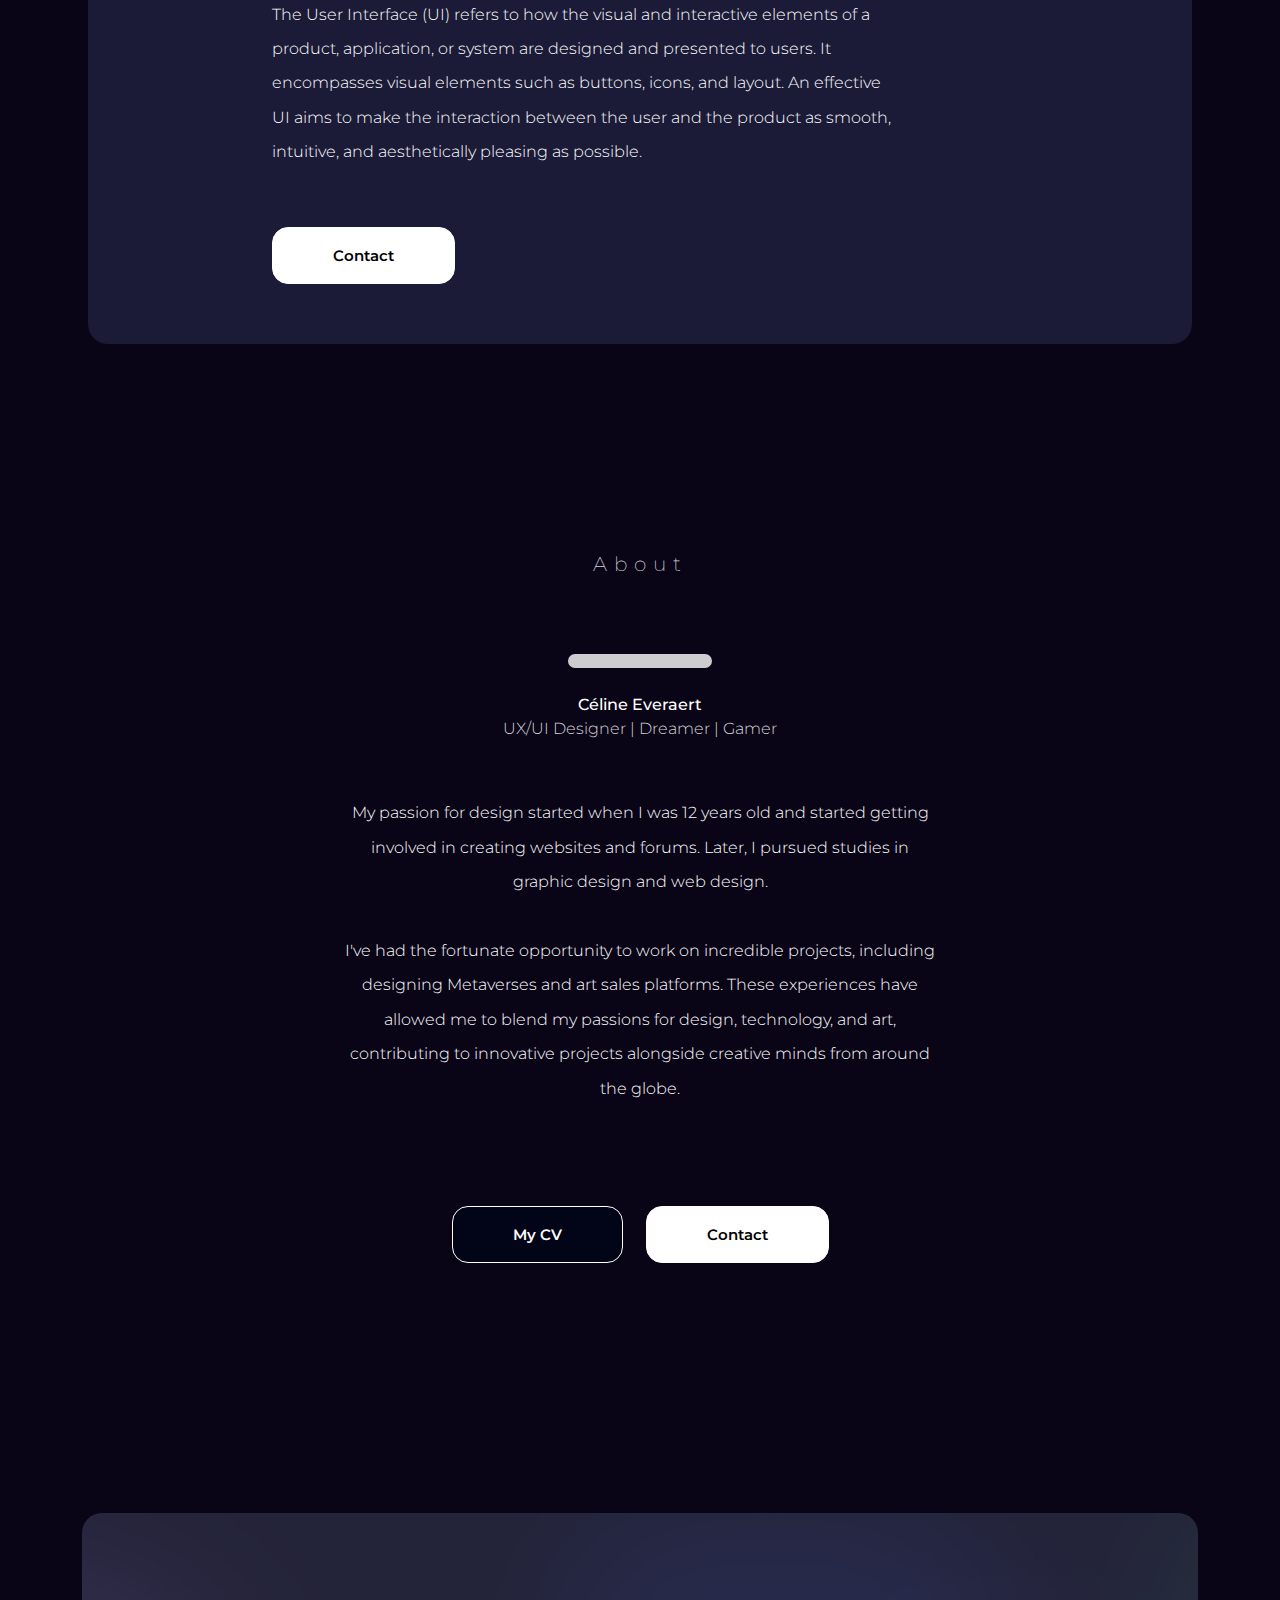
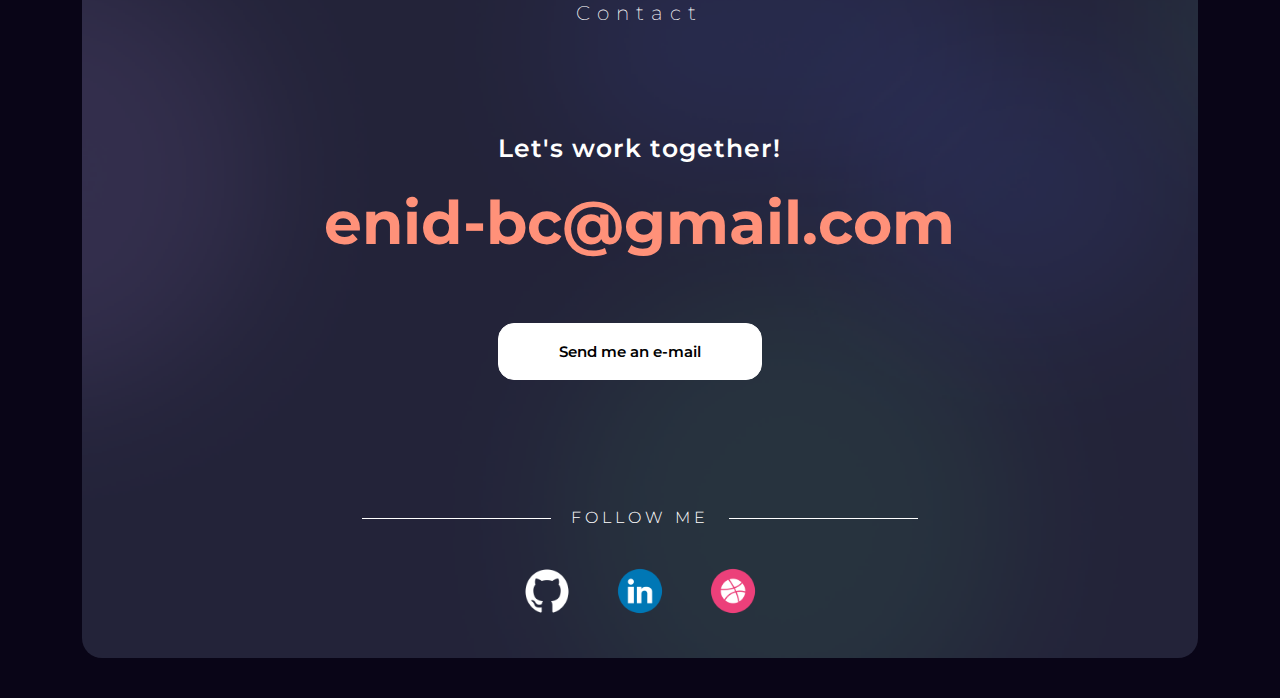
==== commit 3b6eb0e2: ":sparkles: new layout" ====
--- a/html/english.html
+++ b/html/english.html
@@ -1,31 +1,31 @@
 <!DOCTYPE html>
 <html lang="en">
-<head>
-    <meta charset="UTF-8">
-    <meta http-equiv="X-UA-Compatible" content="IE=edge">
-    <meta name="viewport" content="width=device-width, initial-scale=1.0">
-
-    <link rel="apple-touch-icon" sizes="152x152" href="../flav/apple-touch-icon.png">
-    <link rel="icon" type="image/png" sizes="32x32" href="../flav/favicon-32x32.png">
-    <link rel="icon" type="image/png" sizes="16x16" href="../flav/favicon-16x16.png">
-    <link rel="manifest" href="../flav/site.webmanifest">
-    <link rel="mask-icon" href="../flav/safari-pinned-tab.svg" color="#5bbad5">
-    <meta name="msapplication-TileColor" content="#da532c">
-    <meta name="theme-color" content="#ffffff">
-    <meta name="description" content="We are a new creative agency. We provide a wide range of design services to help brands build their visual identity and connect with customers.
-    ">
-    <meta name="keywords" content="Design, Creative agency, Customer, UX, UI, logo, branding, logos, servivces">
-    <meta name="author" content="Enid">
-
-
-    <link rel="stylesheet" href="../css/app.css">
-    <title>Enid Design</title>
-</head>
+    <head>
+        <meta charset="UTF-8">
+        <meta http-equiv="X-UA-Compatible" content="IE=edge">
+        <meta name="viewport" content="width=device-width, initial-scale=1.0">
+    
+        <link rel="apple-touch-icon" sizes="152x152" href="../flav/apple-touch-icon.png">
+        <link rel="icon" type="image/png" sizes="32x32" href="../flav/favicon-32x32.png">
+        <link rel="icon" type="image/png" sizes="16x16" href="../flav/favicon-16x16.png">
+        <link rel="manifest" href="../flav/site.webmanifest">
+        <link rel="mask-icon" href="../flav/safari-pinned-tab.svg" color="#5bbad5">
+        <meta name="msapplication-TileColor" content="#da532c">
+        <meta name="theme-color" content="#ffffff">
+        <meta name="description" content="We are a new creative agency. We provide a wide range of design services to help brands build their visual identity and connect with customers.
+        ">
+        <meta name="keywords" content="Design, Creative agency, Customer, UX, UI, logo, branding, logos, servivces">
+        <meta name="author" content="Enid">
+    
+    
+        <link rel="stylesheet" href="../css/app.css">
+        <title>Enid Design</title>
+    </head>
 <body>
     
     <header>
         <nav class="flex nav-container" id="top">
-            <div class="main_title h1"><a href="../html/english.html"><img src="../img/log.png" alt=""> EnidDesign</a></div>
+            <div class="main_title h1"><a href="../html/english.html"><img src="../img/log.png" alt=""> Céline Everaert</a></div>
 
             <input type="checkbox" id="menu_opener" class="mobile mobile_check">
             <input type="checkbox" id="open_lang" class="mobile mobile_check">
@@ -36,14 +36,17 @@
               </lable>  
 
             <label for="menu_opener" class="mobile opener_text" style="
+    
             cursor: pointer;">Open Menu</label>
             <label for="menu_opener" class="mobile menu_backlayer"></label>
             <ul class="flex nav_bar" id="menu">
-                <li class="under_menu"><a href="#service">Services</a></li>
-                <li class="under_menu"><a href="#work">Projects</a></li>
+                <li class="under_menu"><a href="#work">Portfolio</a></li>
+                <li class="under_menu"><a href="#cs">Case Study</a></li>
+                <li class="under_menu"><a href="#service">UX / UI design ?</a></li>
                 <li class="under_menu"><a href="#about">About</a></li>
                 <li class="under_menu"><a href="#contact"><span>Contact</span></a>
                 </li>
+
 
                 <div class="lang_box">
                     <label for="open_lang" class="open_lang">
@@ -76,14 +79,14 @@
 
                     <!-- <img src="./img/pps.png" alt="" class="pp"> -->
 
-                    <p class="sub_catch">Hello, I'm Céline 👋</p>
+                    <p class="sub_catch">Hello, je suis Céline 👋</p>
                     <p class="main_catch"><span class="text_gad">UX / UI designer</span></p> <br>
                     <p class="main_catch subpar">
-                        My role is to create smooth and engaging user experiences that meet the needs of the users.
-                    </p>
+                        Mon rôle est de créer des expériences utilisateur fluides et répondant aux besoins des utilisateurs. Je suis à la recherche d'une nouvelle aventure! 
+                        </p>
 <!-- 
                     <a href="#contact" class="sub_cta"><span>Mes projets</span></a> -->
-                    <a href="#contact" class="main_cta"><span>Contact</span></a>
+                    <a href="#contact" class="main_cta"><span>Contactez moi</span></a>
                 </div>
 <!-- 
                 <img src="./img/gr1.png" alt="" class="top-img"> -->
@@ -92,8 +95,8 @@
 
         </div>
 
-        <img src="../img/ban12_en.png" alt="" class="ban_img">        
-        <img src="../img/ban13.png" alt="" class="ban_img-mob">
+        <!-- <img src="./img/ban12.png" alt="" class="ban_img">        
+        <img src="./img/ban13.png" alt="" class="ban_img-mob"> -->
 
 
 
@@ -101,27 +104,83 @@
 
     <main>
 
+        <div class=""  id="work">
+            <section class="work">
+                <h2 class="none">Projects</h2>
+
+                <div class="work_imgs">
+
+
+                    <a href="../img/Logo2.png" target="_blank" rel="noopener"><img class="lightbox_image" src="../img/Logo2.png" alt="Landing Page For Strawberry" >
+                    </a>
+                    <a href="../img/pf/5.png" target="_blank" ><img src="../img/pf/5.png" alt="UI pour for This is Number">
+                    </a>
+                    <a href="../img/pmid.png" target="_blank" ><img src="../img/pf/4.png" alt="Landing Page for SpecrupWise">
+                    </a>
+                    <a href="../img/pf/1.png" target="_blank" ><img src="../img/pf/1.png" alt="UI for risidio Marketplace, an online shop selling NFT">
+                    </a>
+                    <a href="../img/pf/2.png" target="_blank" ><img src="../img/pf/2.png" alt="Logo for Tink Fit, a sport app">
+                    </a>
+                    <a href="../img/pf/3.png" target="_blank" ><img src="../img/pf/3.png" alt="UI for project Crowdfunding">
+                    </a>
+                    <a href="../img/pf/8.png" target="_blank" ><img src="../img/pf/8.png" alt="Book Cover for Sei Mona Lisa">
+                    </a>
+                    <a href="../img/pf/7.png" target="_blank" ><img src="../img/pf/7.png" alt="UI for Hermetica first mobile version">
+                    </a>
+                    <a href="../img/pf/6.png" target="_blank" ><img src="../img/pf/6.png" alt="Logo for Cactus Finance">
+                    </a>
+
+                </div>
+
+                <div class="work_btn">
+                    <a href="https://dribbble.com/EnidBc" target="_blank" class="main_cta"><span>More on Dribbble<img src="img/Out.png" alt=""></span></a>
+                </div>
+                
+            </section>
+        </div>
+
+
+        <div class="dif_sec annim"  id="cs">
+            <section class="case_study">
+                <h2>Case Study</h2>
+
+                <div class="work_imgs">
+                    <a href="../pdf/cs1.pdf" target="_blank" ><img src="../img/pf/cs1.png" alt="This is #1 case study">
+                    </a>
+                    <a href="../pdf/cs2.pdf" target="_blank" ><img src="../img/pf/cs2.png" alt="PROM case study">
+                    </a>
+                    <a href="../pdf/cs3.pdf" target="_blank" ><img src="../img/pf/cs3.png" alt="Hermetica v2 case study" >
+                    </a>
+                </div>
+
+
+            </section>
+        </div>
+
         <section class="serveces" id="service">
 
-            <h2>Services</h2>
+            <h2>UX/UI design ?</h2>
 
 
             <section class="UX_section annim">
                 <div class="flex flex-sec">
                     <div class="service_img">
-                        <img src="../img/ux.png" alt="">
+                        <img src="./img/ux.png" alt="">
                     </div>
                 <div class="flex service_text">
                     <div><span class="num">01</span></div>
                     <div>
-                        <h3>User Experiance</h3>
+                        <h3>Experience utilisateur</h3>
                         <p class="headline">
-                            Provide the best possible experience to your users                        
-                        </p>
+                            Provide the best possible experience to your users
+                        </p>
+
                         <p>
-                            User Experience (UX) refers to the quality of a user's interaction with a product, service, system, or interface. Care given to the user experience includes considerations of ergonomics, satisfaction, accessibility, and many other aspects. The primary goal of UX is to create a positive and meaningful experience for users. A good UX promotes user loyalty, enhances the brand's reputation, and contributes to the overall success of a product or service.                            <div class="services-btn_around">
+                            User Experience (UX) refers to the quality of a user's interaction with a product, service, system, or interface. Care given to the user experience includes considerations of ergonomics, satisfaction, accessibility, and many other aspects. The primary goal of UX is to create a positive and meaningful experience for users. A good UX promotes user loyalty, enhances the brand's reputation, and contributes to the overall success of a product or service.
+                        </p>
+                            <div class="services-btn_around">
                                 <span>
-                                    <a href="#contact" class="main_cta">Contactez Moi</a>
+                                    <a href="#contact" class="main_cta">Contact</a>
                                 </span>
                         </div>
                     </div>
@@ -133,22 +192,22 @@
             <section class="UX_section annim">
                 <div class="flex rev flex-sec">
                     <div class="service_img">
-                        <img src="../img/ui.png" alt="">
+                        <img src="./img/ui.png" alt="">
                     </div>
                 <div class="flex service_text">
                     <div><span class="num">02</span></div>
                     <div>
-                        <h3>User Interface</h3>
+                        <h3>Interface Utilisateur</h3>
                         <p class="headline">
-                            A unique design for your applications and digital interfaces                        
+                            A unique design for your applications and digital interfaces
                         </p>
 
                         <p>
-                            The User Interface (UI) refers to how the visual and interactive elements of a product, application, or system are designed and presented to users. It encompasses visual elements such as <b>buttons</b>, <b>icons</b>, and <b>layout</b>. An effective UI aims to make the interaction between the user and the product as smooth, intuitive, and aesthetically pleasing as possible.
-                        </p>
-                        <div class="services-btn_around">
+                            The User Interface (UI) refers to how the visual and interactive elements of a product, application, or system are designed and presented to users. It encompasses visual elements such as buttons, icons, and layout. An effective UI aims to make the interaction between the user and the product as smooth, intuitive, and aesthetically pleasing as possible.
+                        </p>
+                            <div class="services-btn_around">
                                 <span>
-                                    <a href="#contact" class="main_cta">Contactez Moi</a>
+                                    <a href="#contact" class="main_cta">Contact</a>
                                 </span>
                         </div>
                     </div>
@@ -158,48 +217,27 @@
 
         </section>
 
-        <div class="dif_sec annim"  id="work">
-            <section class="work">
-                <h2>Projects</h2>
-
-                <div class="work_imgs">
-                    <a href="https://dribbble.com/shots/21369486-Strawberry-Landing-Page" target="_blank" ><img src="./img/Logo2.png" alt="Landing Page pour Strawberry">
-                    </a>
-                    <a href="https://dribbble.com/shots/24565393-This-is-1-Case-Study" target="_blank" ><img src="./img/1.png" alt="This is number 1 case study" class="img_mid">
-                    </a>
-                    <a href="https://dribbble.com/shots/21369359-SpectrumWise-Dark" target="_blank" ><img src="./img/pmid.png" alt="Landing Page pour SpecrupWise">
-                    </a>
-                </div>
-
-                <div class="work_btn">
-                    <a href="https://dribbble.com/EnidBc" target="_blank" class="main_cta"><span>See more on Dribbble<img src="../img/Out.png" alt=""></span></a>
-                </div>
-                
-            </section>
-        </div>
-
-
         <section class="about annim"  id="about">
             <h2>About</h2>
 
-            <img src="../img/pps.png" alt="" class="pp">
+            <img src="./img/pps.png" alt="" class="pp">
             <p class="about_name">
                 Céline Everaert
             </p>
             <p class="about-job">
-                UX/UI Designer | Dreamer | Gamer 
+                UX/UI Designer | Dreamer | Gamer
             </p>
 
             <p>
-                My passion for design started  when I was 12 years old and started getting involved in creating websites and forums. Later, I pursued studies in graphic design and web design.                
-                <br><br>
-                I've had the fortunate opportunity to work on incredible projects, including designing Metaverses and art sales platforms. These experiences have allowed me to blend my passions for design, technology, and art, contributing to innovative projects alongside creative minds from around the globe.            </p>
+                My passion for design started when I was 12 years old and started getting involved in creating websites and forums. Later, I pursued studies in graphic design and web design.
+                    <br><br>
+                I've had the fortunate opportunity to work on incredible projects, including designing Metaverses and art sales platforms. These experiences have allowed me to blend my passions for design, technology, and art, contributing to innovative projects alongside creative minds from around the globe.
+            </p>
 
 
             <div class="work_btn">
 
-
-                            <a href="../Celine_Everaert_CV_UX-UI.pdf" target="_blank" class="sub_cta"><span>My CV</span></a>
+                            <a href="./Celine_Everaert_CV_UX-UI.pdf" target="_blank" class="sub_cta"><span>My CV</span></a>
                             <a href="#contact" class="main_cta"><span>Contact</span></a>
 
             </div>
@@ -212,7 +250,7 @@
 
                 <div class="mail_infos">
                     <p class="catchy">
-                        Let's work together! 
+                        Let's work together!
                     </p>
 
                     <p class="sub_t">
@@ -220,22 +258,22 @@
                     </p>
 
                     <div class="work_btn">
-                                    <a href="mailto:enidhbc@htmail.com" class="sub_cta" target="_blank">Send e-mail</a>
+                                    <a href="mailto:enidhbc@htmail.com" class="sub_cta" target="_blank">Send me an e-mail</a>
                     </div>
                 </div>
 
 
                     <section class="social">
-                        <h3 class="social_title">Suivez moi</h3>
+                        <h3 class="social_title">Follow me</h3>
         
                         <a href="https://github.com/Eniid" target="_blank">
                             <img src="../img/github.png" alt="Instagram">
                         </a>
                         <a href="https://www.linkedin.com/in/c%C3%A9line-everaert-22a668147/" target="_blank">
-                            <img src="../img/in.png" alt="LinkedIn">
+                            <img src="../img/linkedin.png" alt="LinkedIn">
                         </a>
                         <a href="https://dribbble.com/EnidBc" target="_blank">
-                            <img src="../img/dri.svg" alt="Dribbble">
+                            <img src="../img/dribbble.png" alt="Dribbble">
                         </a>
         
         
@@ -246,6 +284,8 @@
 
     </main>
 
-    <script src="../js/app.js"></script>
+    <script src="./js/app.js"></script>
 </body>
-</html>+</html>
+
+
--- a/css/app.css
+++ b/css/app.css
@@ -34,6 +34,10 @@
   line-height: 1;
 }
 
+.none{
+  display: none;
+}
+
 ol, ul {
   list-style: none;
 }
@@ -168,6 +172,7 @@
 
 nav li a span {
   font-weight: 500;
+  color: #ff9178;
   /* position: relative; */
   /* top: 1rem; */
 }
@@ -271,7 +276,7 @@
   display: none;
 }
 
-@media (max-width: 1000px) {
+@media (max-width: 1100px) {
   .mobile {
     display: block;
     z-index: 100000000000;
@@ -518,6 +523,7 @@
   letter-spacing: .7rem;
   color: #d4d4d4;
   margin-top: 5rem;
+  /* display: none; */
 }
 
 h3 {
@@ -570,28 +576,42 @@
   border-radius: 2rem;
   /* padding: 4rem; */
   margin: 4rem auto;
+  background-image: url(../img/bg.png);
 }
 
 .work_imgs {
   display: -webkit-box;
   display: -ms-flexbox;
-  /* display: flex; */
+  row-gap: 10%;
+  row-gap: 30%;
+  display: flex;
+  flex-wrap: wrap;
+  width: 85vw;
+  max-width: 100%;
+  -ms-flex-pack: distribute;
+  justify-content: space-between;
+  margin: 8rem auto 3rem;
+  text-align: center;
+  /* padding: 4rem; */
+  /* margin: 3rem 15rem 15rem 15rem; */
+}
+
+.work_imgs img {
+  max-width: 450px;
   width: 100%;
-  -ms-flex-pack: distribute;
-  justify-content: space-around;
-  margin: 8rem auto;
-  text-align: center;
-}
-
-.work_imgs img {
-  width: 30%;
+  /* padding: 0 10px 0 0; */
   height: auto;
-  border-radius: 2rem;
-  border: 1px solid;
+  border-radius: 1rem;
+  margin: 0 0 30px 0;
+  /* border: 1px solid; */
+  filter: saturate(40%);
+  /* filter: hue-rotate(84deg); */
+  /* filter: saturate(100%); */
 }
 
 .work_btn {
   text-align: center;
+  margin-bottom: 10rem;
 }
 
 .work_btn .btn_around {
@@ -603,7 +623,7 @@
   /* background-image: url("../img/names.svg"); */
   background-repeat: no-repeat;
   background-position: center;
-  padding: 16rem 0;
+  padding: 16rem 0 9rem;
 }
 
 .about p {
@@ -617,9 +637,10 @@
 }
 
 .serveces {
-  padding-top: 16rem;
+  /* padding-top: 16rem; */
   /* padding-bottom: 0; */
   /* margin: -15rem auto 0; */
+  margin-top: 18rem;
 }
 
 .catchy {
@@ -628,7 +649,7 @@
   padding: 1.5rem;
   line-height: 6rem;
   letter-spacing: .1rem;
-  color: #000000;
+  color: #ffffff;
   display: inline-block;
   /* background: -webkit-linear-gradient(142deg, #e1988f 0%, #a8929d 50%, #8494c1 100%); */
   /* -webkit-background-clip: text; */
@@ -703,7 +724,7 @@
   text-transform: uppercase;
   font-weight: 300;
   letter-spacing: 20%;
-  color: #000;
+  color: #fff;
 }
 
 .social {
@@ -718,6 +739,7 @@
 
 .social a img {
   margin: 4rem 2rem 0 2rem;
+  width: 50px;
 }
 
 
@@ -731,7 +753,7 @@
 .dif_sec{
   /* background-color: #212121; */
   /* margin-top: 4rem; */
-  padding-top: 16rem;
+  /* padding-top: 16rem; */
 }
 
 .gradient_img img{
@@ -757,10 +779,10 @@
   display: none;
 }
 
-@media (max-width: 1000px) {
+@media (max-width: 1100px) {
 
 .dif_sec .contact {
-  background-image: none;
+  /* background-image: none; */
 }
 
   .num {
@@ -769,6 +791,7 @@
   .flex, .rev {
     flex-direction: column;
     align-items: center;
+    padding: 10rem 5rem 5rem;
   }
 
   header .ban_img{
@@ -793,7 +816,7 @@
 
 
   section {
-    padding: 15rem 10rem;
+    /* padding: 15rem 10rem; */
   }
   
   .service_text {
@@ -817,8 +840,6 @@
 }
 
 
-
-
 @media (max-width: 1000px) {
 
 .about {
@@ -826,7 +847,8 @@
 }
 
 section {
-  padding: 15rem 4rem;
+  /* padding: 15rem 4rem; */
+  margin-top: -10rem;
 }
 
 
@@ -861,7 +883,11 @@
 
 }
 
-
+.work_imgs img:hover{
+  filter: saturate(100%);
+  transition: .5s;
+  /* transition: cubic-bezier(0.75, 0.82, 0.165, 10); */
+}
 
 /*# sourceMappingURL=app.css.map */
 
@@ -996,12 +1022,14 @@
 
 .UX_section{
   /* background-color: #ffffff; */
-  width: 80vw;
+  max-width: 80vw;
   border-radius: 2rem;
   padding: 4rem;
   margin: 3rem auto 10rem;
   margin-bottom: 0;
   padding-bottom: 0;
+  background-color: #1B1B37;
+  border-radius: 20px;
 }
 
 .service_img img{max-width: 38rem;}
@@ -1013,7 +1041,7 @@
 }
 
 .sub_t{
-  color: #000000;
+  color: #ff9179;
 }
 
 
@@ -1041,7 +1069,7 @@
 
 
 .contact h2 {
-  color: black;
+  color: white;
 }
 
 
@@ -1064,8 +1092,8 @@
 
 
 .contact{
-  background-image: url(../img/left.png), url(../img/right.png);
-  background-size: contain;
+  /* background-image: url(../img/left.png), url(../img/right.png); */
+  background-size: cover;
   background-position: inherit;
   background-position: left,right;
   background-repeat: no-repeat;
@@ -1074,16 +1102,16 @@
 
 
 .contact .sub_cta{
-  background-color: #011878;
-  /* color: black; */
+  background-color: #ffffff;
+  color: black;
 }
 
 .img_mid{
-  transform: scale(1.2);
+  /* transform: scale(1.2); */
 }
 
 .subpar{
-  margin-bottom: 5rem;
+  margin-bottom: 3rem;
 }
 
 
@@ -1119,6 +1147,8 @@
 
 .animation_suite {
     opacity:1;
+    /* margin-top: 16rem; */
+    /* max-width: 100%; */
     transform: translateY(0px);
     transition: transform 3s cubic-bezier(0.075, 0.82, 0.165, 1);
     transition: 1.5s cubic-bezier(0.075, 0.82, 0.165, 1);
@@ -1139,7 +1169,7 @@
 
 
 
-@media (max-width: 1000px) {
+@media (max-width: 1100px) {
   .nav-container .hamburger-lines{
     display: none;
   }
@@ -1160,6 +1190,7 @@
     background-repeat: no-repeat;
     background-position: center;
     padding: 0rem 4rem 16rem;
+    margin-top: 17rem;
 } 
   .serveces {
     padding-bottom: 0;
@@ -1178,9 +1209,22 @@
 
   .work_imgs img {
     width: 100%;
+    max-width: 1000rem;
     padding-top: 0rem;
 }
 }
+
+
+
+
+
+@media (max-width: 1600px) {
+
+  .work_imgs img {width: 100%;/* max-width: 550px; */}
+
+}
+
+
 
 @media (max-width: 650px) {
 
@@ -1386,6 +1430,49 @@
 }
 
 
-.work_imgs a img{ 
-border: none, 
+.work_imgs a img{border: none,;}
+
+
+
+
+
+.case_study{
+  margin-top: 19rem;
+}
+
+
+
+
+
+
+
+
+/* Light Box */ 
+
+.lightbox{
+  display: flex;
+  position: absolute;
+  top:0;
+  left: 0;
+  bottom: 0;
+  right: 0;
+  justify-content: center;
+  align-items: center;
+  flex-direction: column;
+  background-color:rgba(0,0,0,.5);
+  z-index: 1000;
+}
+.lightbox img{
+  max-width: 80vw;
+  max-height: 80vh;
+}
+.lightboxContainer{
+  background-color: #fff;
+  padding: 1em;
+}
+#lightbox{
+  display: none;
+}
+#lightbox:not(:checked) ~ .lightbox{
+  display: none;
 }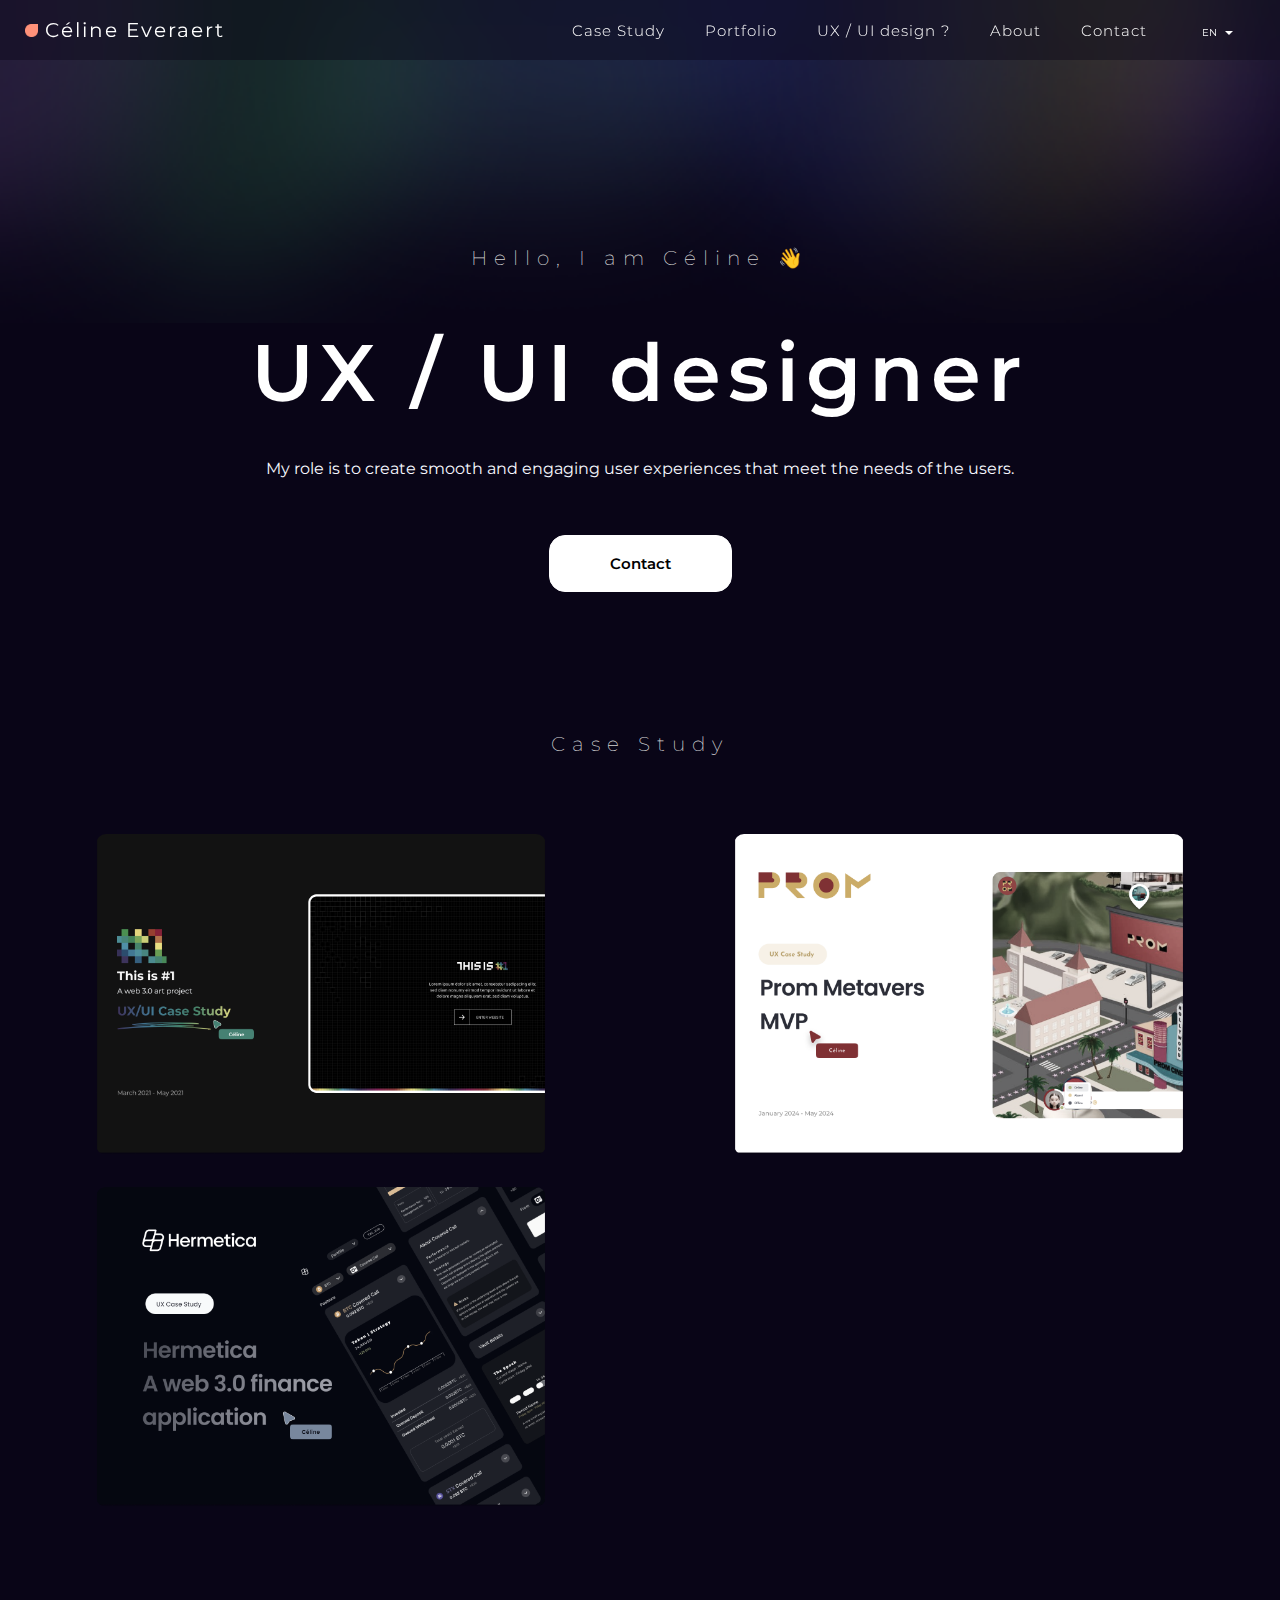
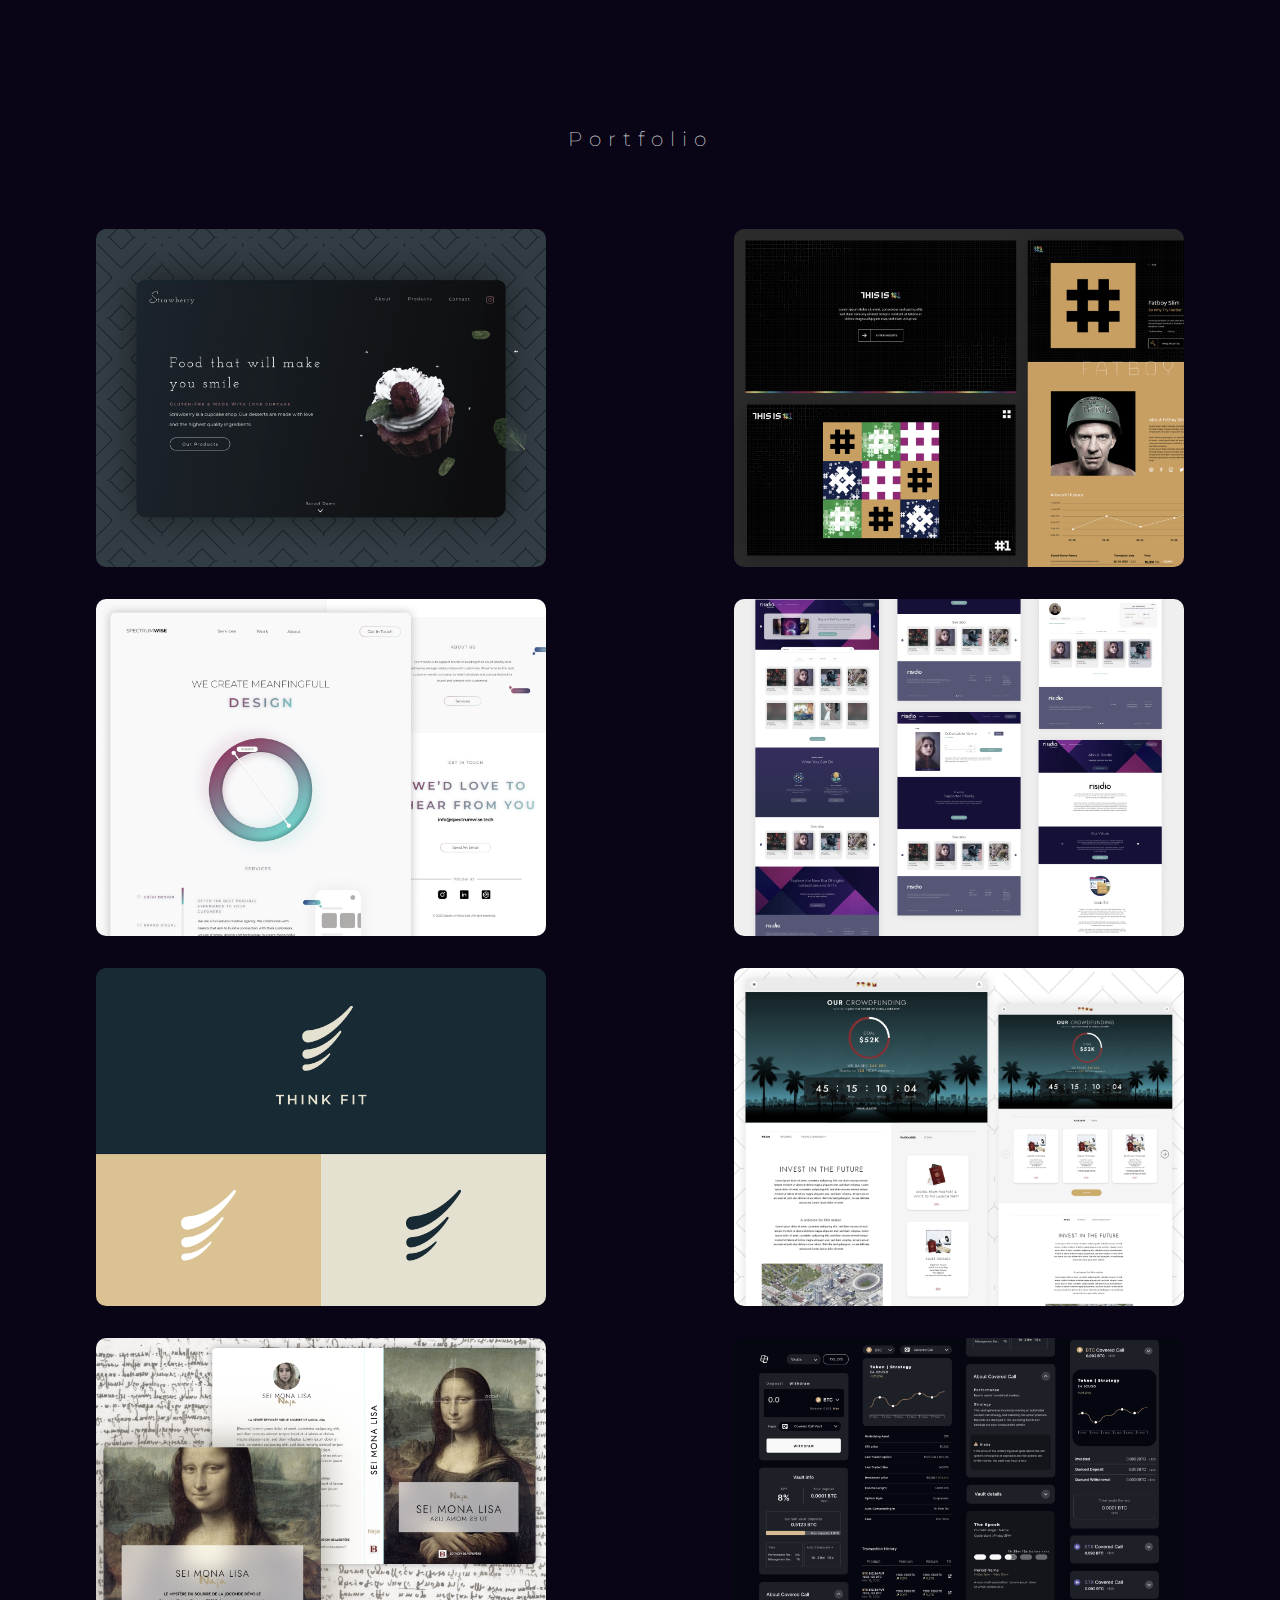
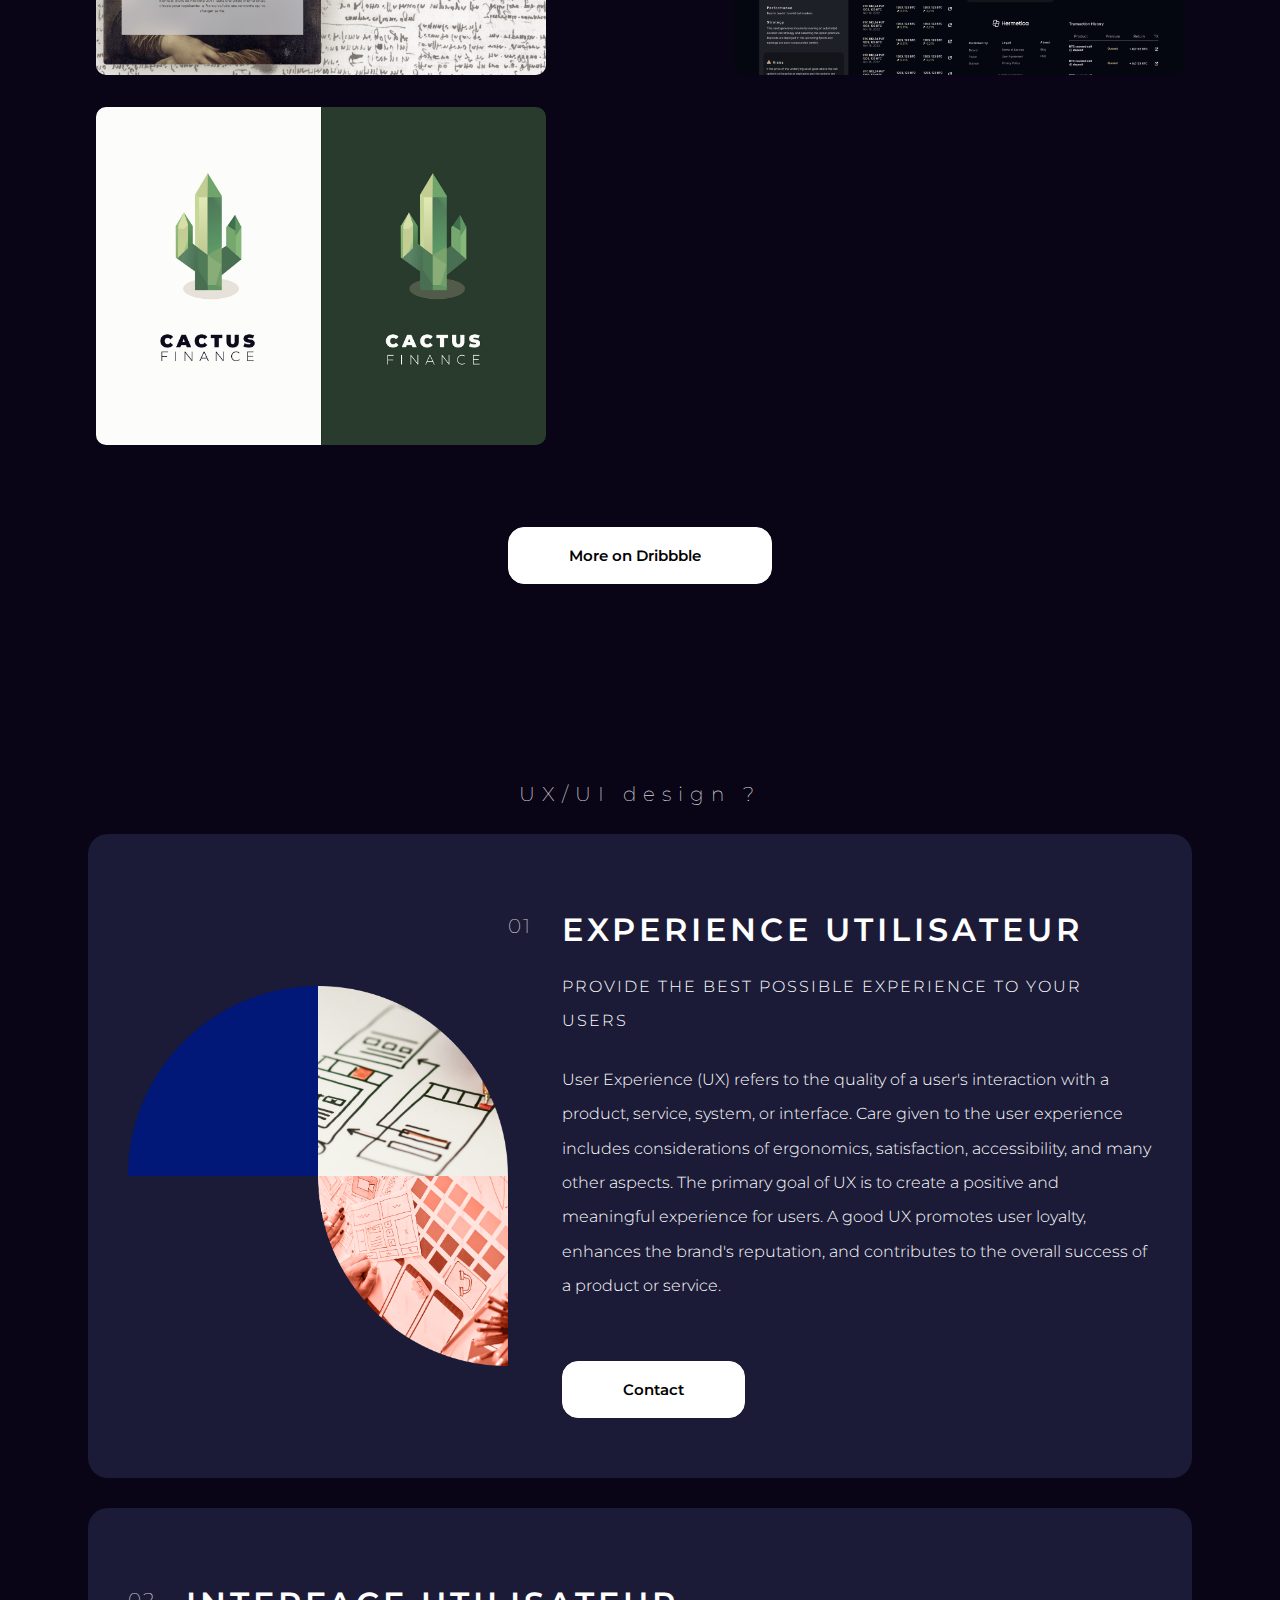
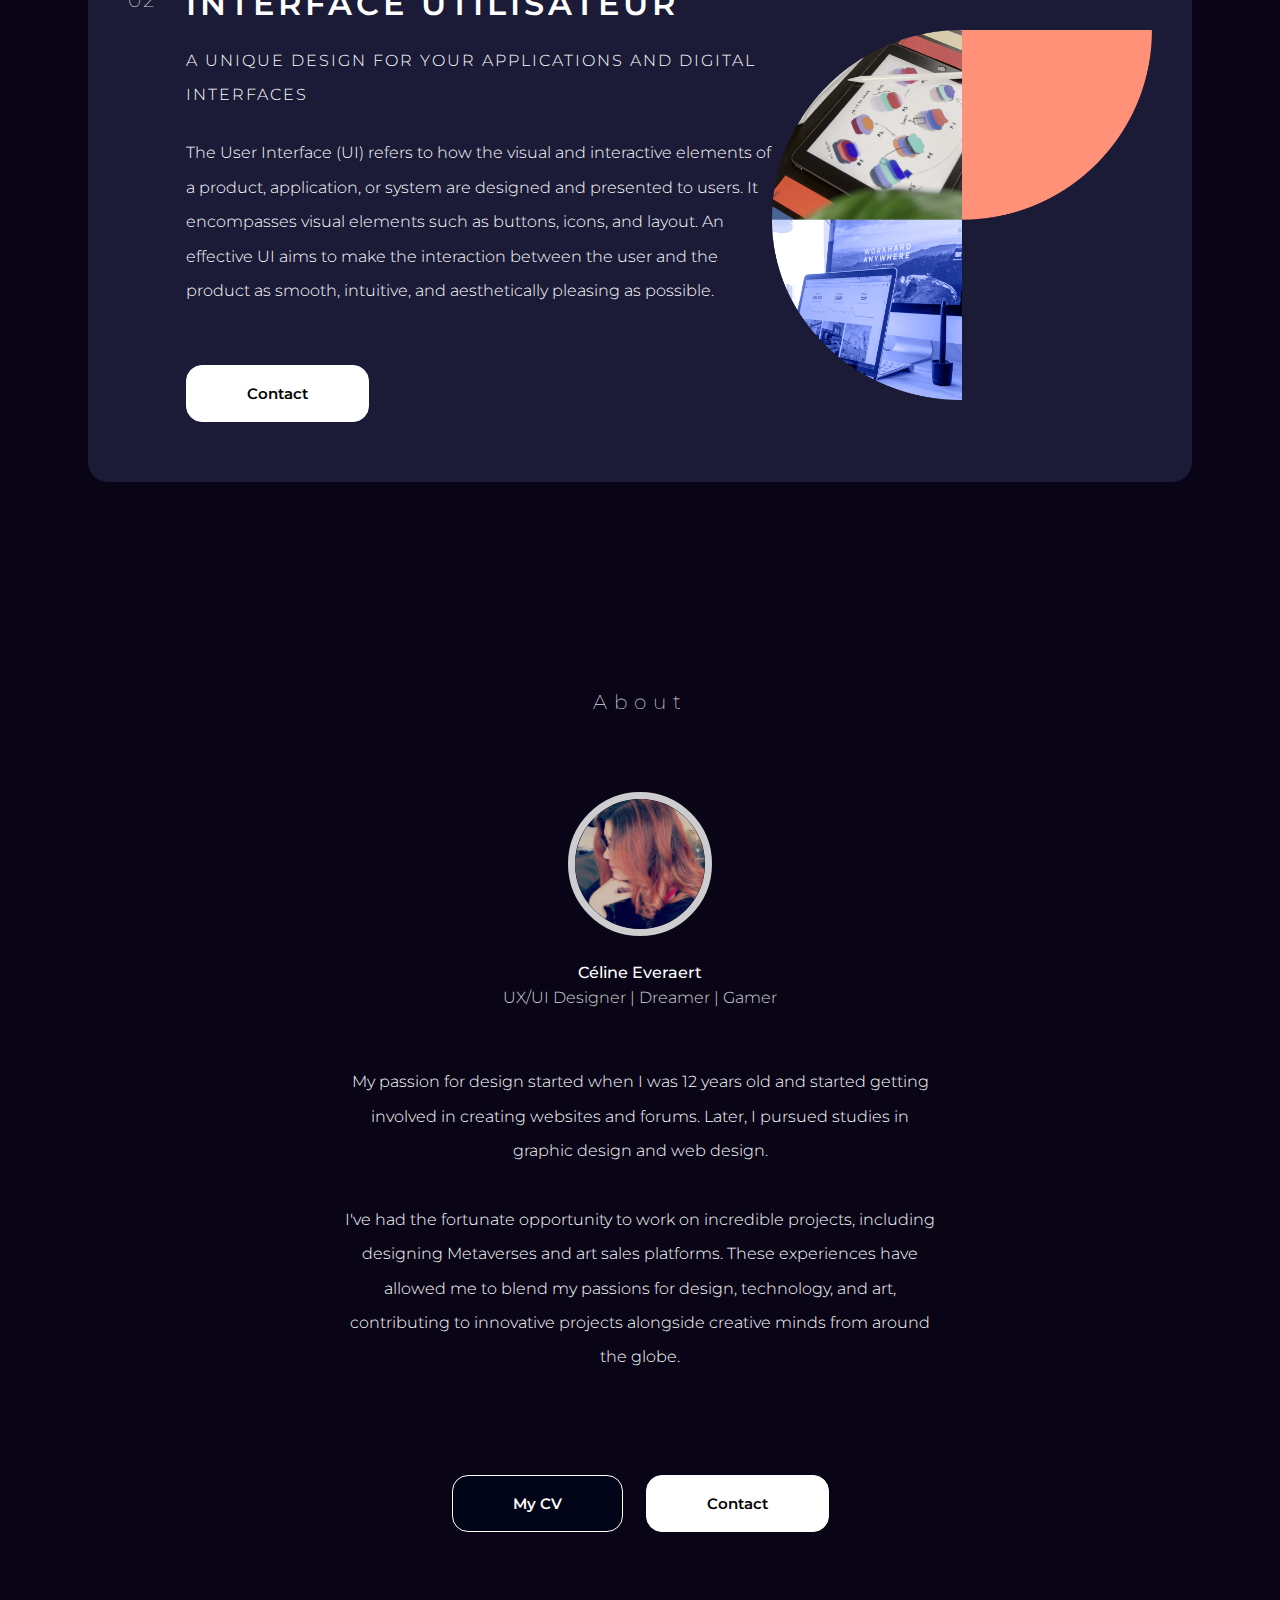
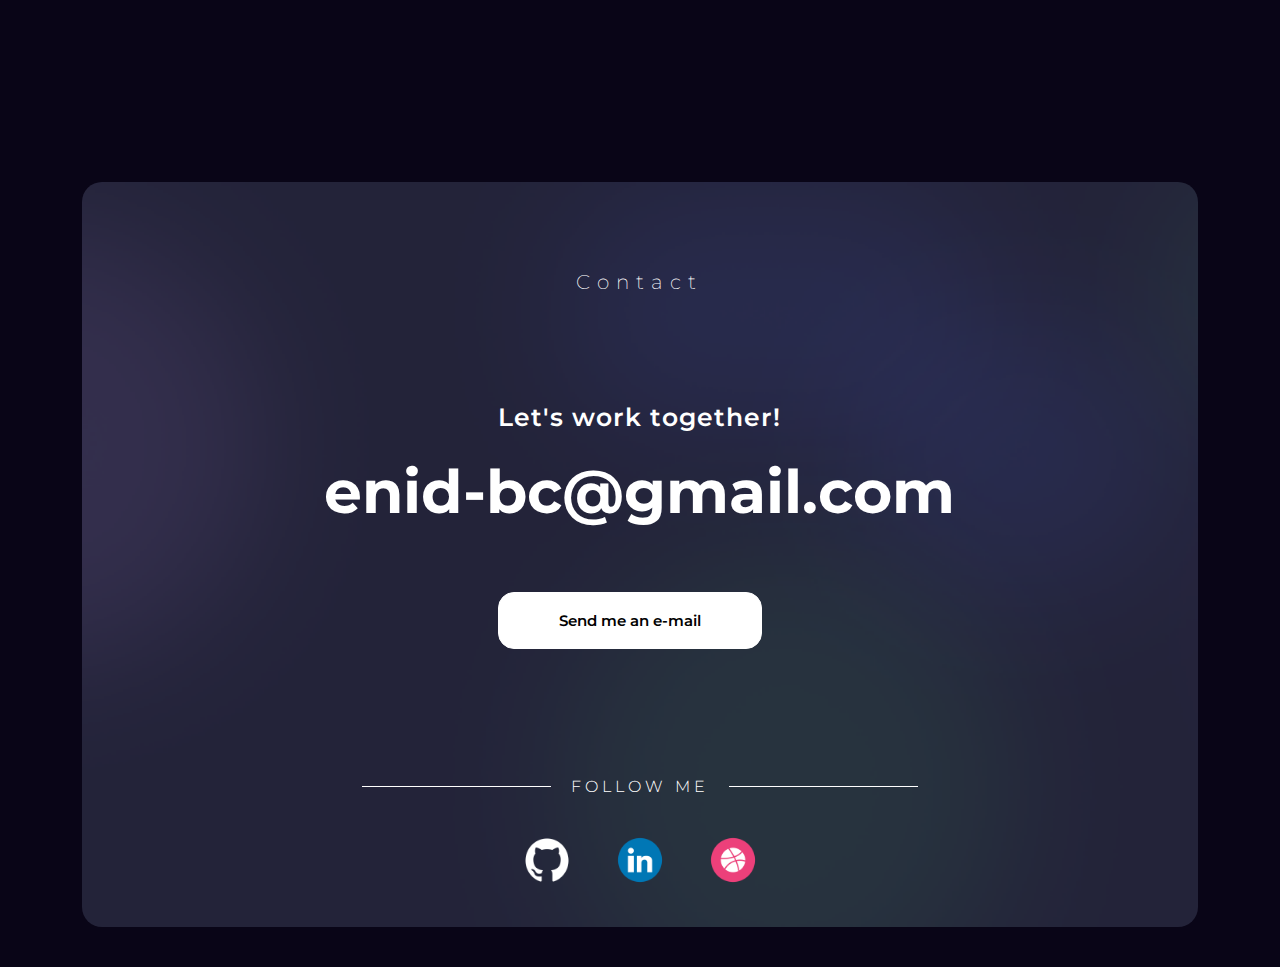
==== commit d453424d: "New Project" ====
--- a/html/english.html
+++ b/html/english.html
@@ -40,8 +40,8 @@
             cursor: pointer;">Open Menu</label>
             <label for="menu_opener" class="mobile menu_backlayer"></label>
             <ul class="flex nav_bar" id="menu">
+                <li class="under_menu"><a href="#cs">Case Study</a></li>
                 <li class="under_menu"><a href="#work">Portfolio</a></li>
-                <li class="under_menu"><a href="#cs">Case Study</a></li>
                 <li class="under_menu"><a href="#service">UX / UI design ?</a></li>
                 <li class="under_menu"><a href="#about">About</a></li>
                 <li class="under_menu"><a href="#contact"><span>Contact</span></a>
@@ -79,14 +79,13 @@
 
                     <!-- <img src="./img/pps.png" alt="" class="pp"> -->
 
-                    <p class="sub_catch">Hello, je suis Céline 👋</p>
+                    <p class="sub_catch">Hello, I am Céline 👋</p>
                     <p class="main_catch"><span class="text_gad">UX / UI designer</span></p> <br>
                     <p class="main_catch subpar">
-                        Mon rôle est de créer des expériences utilisateur fluides et répondant aux besoins des utilisateurs. Je suis à la recherche d'une nouvelle aventure! 
-                        </p>
+                        My role is to create smooth and engaging user experiences that meet the needs of the users.                        </p>
 <!-- 
                     <a href="#contact" class="sub_cta"><span>Mes projets</span></a> -->
-                    <a href="#contact" class="main_cta"><span>Contactez moi</span></a>
+                    <a href="#contact" class="main_cta"><span>Contact</span></a>
                 </div>
 <!-- 
                 <img src="./img/gr1.png" alt="" class="top-img"> -->
@@ -99,14 +98,30 @@
         <img src="./img/ban13.png" alt="" class="ban_img-mob"> -->
 
 
-
     </header>
 
     <main>
+
+        <div class="dif_sec annim"  id="cs">
+            <section class="case_study">
+                <h2 class="">Case Study</h2>
+
+                <div class="work_imgs">
+                    <a href="../pdf/cs1.pdf" target="_blank" ><img src="../img/pf/cs1.png" alt="This is #1 case study">
+                    </a>
+                    <a href="../pdf/cs2.pdf" target="_blank" ><img src="../img/pf/cs2.png" alt="PROM case study">
+                    </a>
+                    <a href="../pdf/cs3.pdf" target="_blank" ><img src="../img/pf/cs3.png" alt="Hermetica v2 case study" >
+                    </a>
+                </div>
+
+
+            </section>
+        </div>
 
         <div class=""  id="work">
             <section class="work">
-                <h2 class="none">Projects</h2>
+                <h2>Portfolio</h2>
 
                 <div class="work_imgs">
 
@@ -140,32 +155,19 @@
         </div>
 
 
-        <div class="dif_sec annim"  id="cs">
-            <section class="case_study">
-                <h2>Case Study</h2>
-
-                <div class="work_imgs">
-                    <a href="../pdf/cs1.pdf" target="_blank" ><img src="../img/pf/cs1.png" alt="This is #1 case study">
-                    </a>
-                    <a href="../pdf/cs2.pdf" target="_blank" ><img src="../img/pf/cs2.png" alt="PROM case study">
-                    </a>
-                    <a href="../pdf/cs3.pdf" target="_blank" ><img src="../img/pf/cs3.png" alt="Hermetica v2 case study" >
-                    </a>
-                </div>
-
-
-            </section>
-        </div>
+
 
         <section class="serveces" id="service">
 
             <h2>UX/UI design ?</h2>
+
+            <img src="../img/Background.png" alt="" class="bg_top">
 
 
             <section class="UX_section annim">
                 <div class="flex flex-sec">
                     <div class="service_img">
-                        <img src="./img/ux.png" alt="">
+                        <img src="../img/ux.png" alt="">
                     </div>
                 <div class="flex service_text">
                     <div><span class="num">01</span></div>
@@ -192,7 +194,7 @@
             <section class="UX_section annim">
                 <div class="flex rev flex-sec">
                     <div class="service_img">
-                        <img src="./img/ui.png" alt="">
+                        <img src="../img/ui.png" alt="">
                     </div>
                 <div class="flex service_text">
                     <div><span class="num">02</span></div>
@@ -220,7 +222,7 @@
         <section class="about annim"  id="about">
             <h2>About</h2>
 
-            <img src="./img/pps.png" alt="" class="pp">
+            <img src="../img/pps.png" alt="" class="pp">
             <p class="about_name">
                 Céline Everaert
             </p>
--- a/css/app.css
+++ b/css/app.css
@@ -138,6 +138,7 @@
   position: absolute;
   top: 0rem;
   margin: 0;
+  height: 60px;
   justify-content: flex-end;
 }
 
@@ -147,9 +148,9 @@
   display: -ms-flexbox;
   display: flex;
   /* max-width: 150rem; */
-  background-color: #09051596;
+  background-color: #09051769;
   /* height: 5rem; */
-  padding: 4rem 0;
+  padding: 2rem 0;
   color: white;
   position: fixed;
   z-index: 1000000000000000000;
@@ -171,8 +172,8 @@
 }
 
 nav li a span {
-  font-weight: 500;
-  color: #ff9178;
+  /* font-weight: 500; */
+  /* color: #ff9178; */
   /* position: relative; */
   /* top: 1rem; */
 }
@@ -210,6 +211,7 @@
 
 nav .under_menu a {
   padding: 0 1rem;
+  font-size: 1.5rem;
 }
 
 nav li a::after {
@@ -416,7 +418,7 @@
 }
 
 .main_catch {
-  font-size: 2rem;
+  font-size: 1.6rem;
   font-weight: 400;
   max-width: 81rem;
   /* font-weight: lighter; */
@@ -791,7 +793,8 @@
   .flex, .rev {
     flex-direction: column;
     align-items: center;
-    padding: 10rem 5rem 5rem;
+    padding: 5rem 0rem 5rem;
+    width: 100wv;
   }
 
   header .ban_img{
@@ -1041,7 +1044,7 @@
 }
 
 .sub_t{
-  color: #ff9179;
+  color: #ffffff;
 }
 
 
@@ -1215,6 +1218,14 @@
 }
 
 
+.bg_top{
+  position: absolute;
+  top : 0;
+  z-index: -100;
+  right: 0;
+  left: 0;
+  width: 100vw;
+}
 
 
 
@@ -1436,7 +1447,7 @@
 
 
 
-.case_study{
+.work{
   margin-top: 19rem;
 }
 
